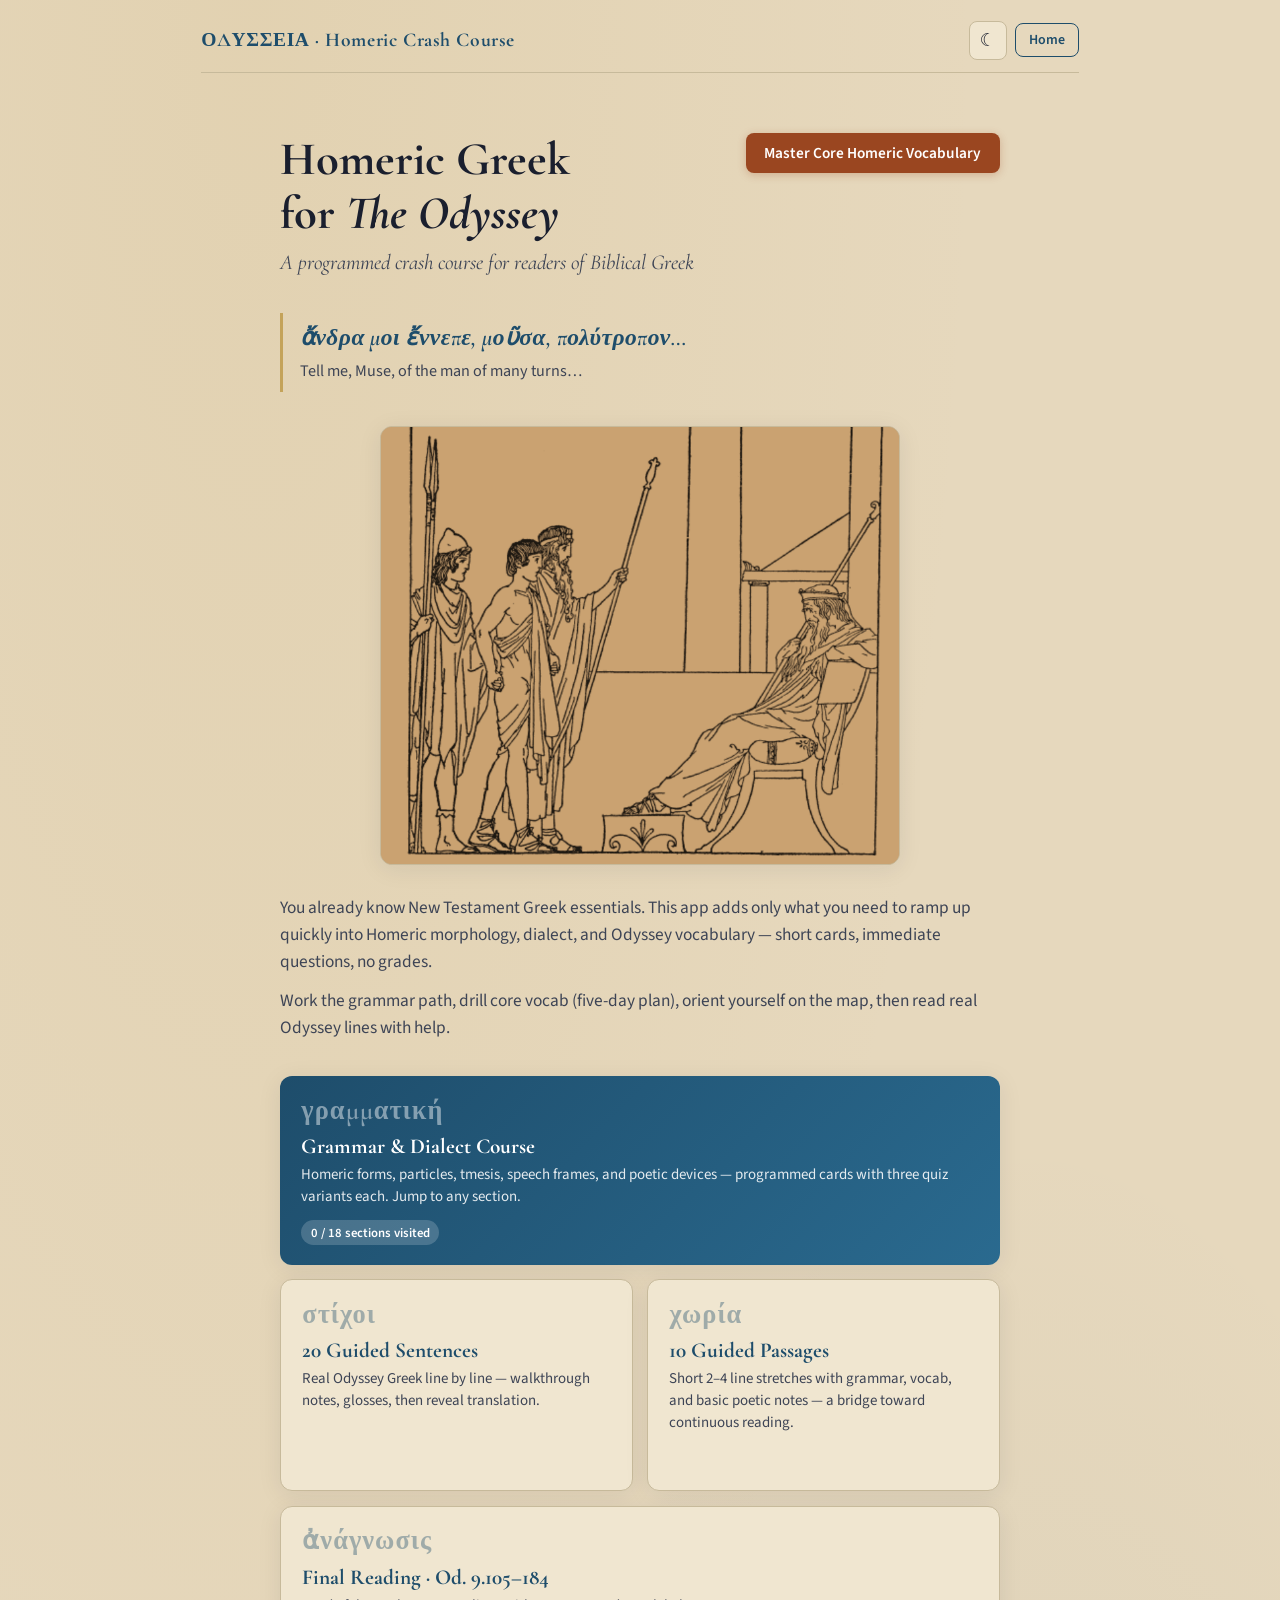
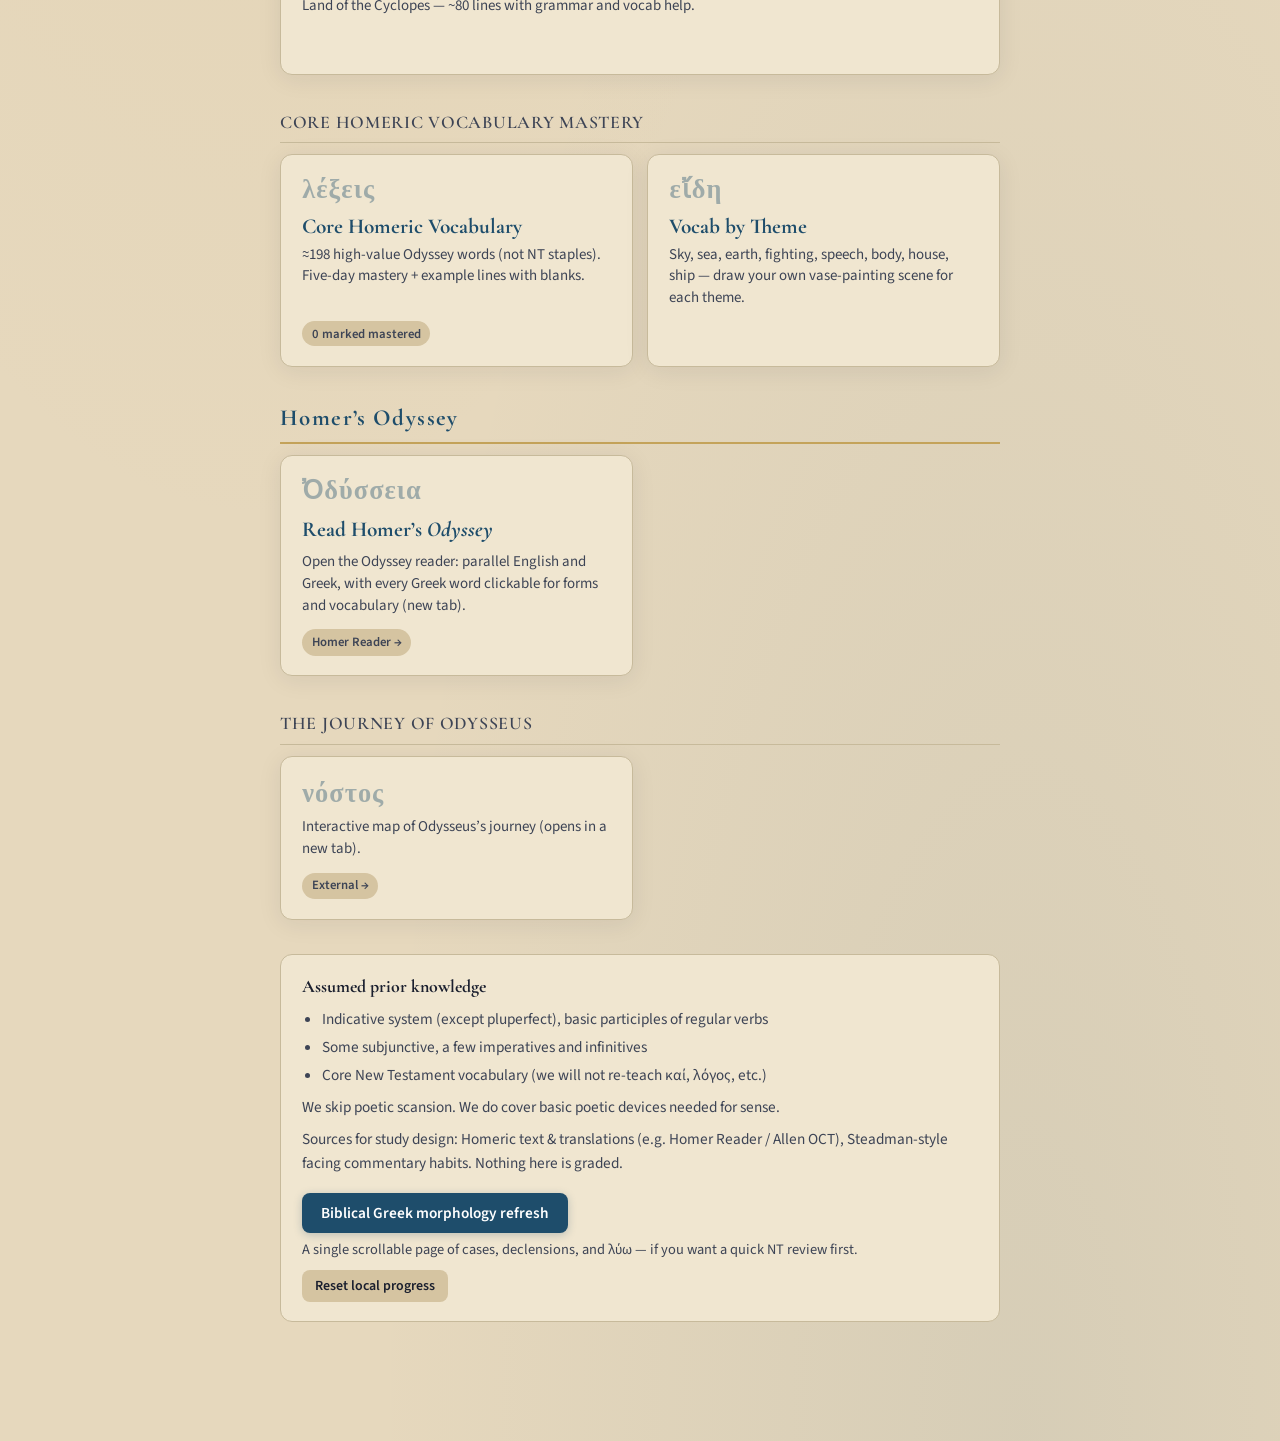
==== index.html @ b16a0d7f "Initial commit" ====
<!DOCTYPE html>
<html lang="en">
<head>
  <meta charset="UTF-8" />
  <meta name="viewport" content="width=device-width, initial-scale=1" />
  <title>Homeric Greek for The Odyssey — Crash Course for Biblical Greek Readers</title>
  <link rel="stylesheet" href="css/styles.css" />
  <link rel="preconnect" href="https://fonts.googleapis.com" />
  <link rel="preconnect" href="https://fonts.gstatic.com" crossorigin />
  <link href="https://fonts.googleapis.com/css2?family=Cormorant+Garamond:ital,wght@0,400;0,600;0,700;1,400&family=Source+Sans+3:wght@400;500;600;700&display=swap" rel="stylesheet" />
</head>
<body>
  <div id="app">
    <!-- Views injected by app.js -->
  </div>

  <script src="js/storage.js"></script>
  <script src="js/data/grammar.js"></script>
  <script src="js/data/vocab.js"></script>
  <script src="js/data/thematic.js"></script>
  <script src="js/data/thematic-art.js"></script>
  <script src="js/data/map.js"></script>
  <script src="js/data/reading.js"></script>
  <script src="js/data/nt-refresh.js"></script>
  <script src="js/app.js"></script>
</body>
</html>
---- css/styles.css ----
/* Homeric Odyssey Crash Course — styles */
:root {
  --ink: #1a1f2e;
  --ink-soft: #3d4455;
  --parchment: #e6d8bd;
  --parchment-deep: #d5c4a1;
  --cream: #eee2c9;
  --sea: #1e4d6b;
  --sea-mid: #2a6a8f;
  --sea-light: #3d8bb0;
  --terracotta: #b54a2e;
  --terracotta-soft: #c96b52;
  /* subdued, darker burnt orange — accent buttons & numbered markers */
  --burnt: #9a4620;
  --burnt-soft: #b25c33;
  --gold: #c4a35a;
  --gold-dim: #a88b45;
  --sage: #5a7a5e;
  --mist: #c7ba9b;
  --card: #f0e6d0;
  --shadow: 0 4px 24px rgba(26, 31, 46, 0.08);
  --shadow-lg: 0 12px 40px rgba(26, 31, 46, 0.12);
  --radius: 12px;
  --font-display: "Cormorant Garamond", "Times New Roman", serif;
  --font-body: "Source Sans 3", system-ui, sans-serif;
  --greek: "Cormorant Garamond", "Times New Roman", "Palatino Linotype", serif;
}

*, *::before, *::after { box-sizing: border-box; margin: 0; padding: 0; }

html { font-size: 17px; scroll-behavior: smooth; }

body {
  font-family: var(--font-body);
  background: var(--parchment);
  color: var(--ink);
  line-height: 1.55;
  min-height: 100vh;
  background-image:
    radial-gradient(ellipse at 20% 0%, rgba(196, 163, 90, 0.12) 0%, transparent 50%),
    radial-gradient(ellipse at 80% 100%, rgba(30, 77, 107, 0.08) 0%, transparent 45%);
}

button {
  font-family: inherit;
  cursor: pointer;
  border: none;
  background: none;
}

a { color: var(--sea); }

.greek {
  font-family: var(--greek);
  font-size: 1.15em;
  font-weight: 600;
  letter-spacing: 0.02em;
}

/* ——— Layout shell ——— */
/* Guarantee the app never exceeds the viewport width, so it always sits
   centred with no horizontal scrolling. */
html, body {
  max-width: 100%;
  overflow-x: hidden;
}

.app-shell {
  width: 100%;
  max-width: 920px;
  margin: 0 auto;
  padding: 1.25rem 1.25rem 4rem;
  min-height: 100vh;
}

/* Media and wide blocks stay within their column */
img, svg, video, canvas { max-width: 100%; height: auto; }

/* Wide tables scroll inside themselves instead of stretching the page */
.lesson-body table,
.nt-table {
  display: block;
  width: 100%;
  max-width: 100%;
  overflow-x: auto;
  -webkit-overflow-scrolling: touch;
}

.topbar {
  display: flex;
  align-items: center;
  justify-content: space-between;
  gap: 1rem;
  margin-bottom: 1.5rem;
  padding-bottom: 0.75rem;
  border-bottom: 1px solid var(--mist);
}

.topbar-brand {
  font-family: var(--font-display);
  font-size: 1.15rem;
  font-weight: 700;
  color: var(--sea);
  letter-spacing: 0.03em;
  cursor: pointer;
}

.topbar-brand:hover { color: var(--sea-mid); }

.topbar-actions { display: flex; gap: 0.5rem; flex-wrap: wrap; align-items: center; }

.btn {
  display: inline-flex;
  align-items: center;
  justify-content: center;
  gap: 0.4rem;
  padding: 0.55rem 1.1rem;
  border-radius: 8px;
  font-size: 0.9rem;
  font-weight: 600;
  transition: background 0.15s, transform 0.1s, box-shadow 0.15s;
}

.btn:active { transform: scale(0.98); }

.btn-primary {
  background: var(--sea);
  color: white;
  box-shadow: 0 2px 8px rgba(30, 77, 107, 0.25);
}
.btn-primary:hover { background: var(--sea-mid); }

.btn-accent {
  background: var(--burnt);
  color: white;
  box-shadow: 0 2px 8px rgba(154, 70, 32, 0.28);
}
.btn-accent:hover { background: var(--burnt-soft); }

.btn-ghost {
  background: transparent;
  color: var(--sea);
  border: 1.5px solid var(--sea);
}
.btn-ghost:hover { background: rgba(30, 77, 107, 0.06); }

.btn-soft {
  background: var(--parchment-deep);
  color: var(--ink);
}
.btn-soft:hover { background: var(--mist); }

.btn-sm { padding: 0.35rem 0.75rem; font-size: 0.82rem; }

.btn:disabled {
  opacity: 0.45;
  cursor: not-allowed;
  transform: none;
}

/* ——— Welcome ——— */
.welcome {
  max-width: 720px;
  margin: 0 auto;
  padding: 2rem 0 3rem;
}

.welcome-header {
  display: flex;
  justify-content: space-between;
  align-items: flex-start;
  gap: 1rem;
  margin-bottom: 2rem;
}

.welcome-title-block h1 {
  font-family: var(--font-display);
  font-size: clamp(2rem, 5vw, 2.75rem);
  font-weight: 700;
  color: var(--ink);
  line-height: 1.15;
  margin-bottom: 0.35rem;
}

.welcome-title-block h1 em {
  font-style: italic;
  font-weight: 700;
}

.welcome-title-block .subtitle {
  font-family: var(--font-display);
  font-size: 1.25rem;
  font-style: italic;
  color: var(--ink-soft);
}

.welcome-epigraph {
  font-family: var(--font-display);
  font-size: 1.2rem;
  font-style: italic;
  color: var(--sea);
  border-left: 3px solid var(--gold);
  padding: 0.5rem 0 0.5rem 1rem;
  margin: 1.5rem 0 2rem;
  line-height: 1.4;
}

.welcome-epigraph .trans {
  display: block;
  font-size: 0.95rem;
  font-style: normal;
  color: var(--ink-soft);
  margin-top: 0.35rem;
  font-family: var(--font-body);
}

.welcome-art {
  margin: 0 auto 1.75rem;
  border-radius: var(--radius);
  overflow: hidden;
  border: 1px solid var(--mist);
  box-shadow: var(--shadow);
  background: #c4a478; /* medium tan — matches image fill */
  max-width: 520px;
  text-align: center;
}

.welcome-art img {
  display: block;
  width: 100%;
  height: auto;
  margin: 0 auto;
  vertical-align: middle;
}

.thematic-home-title {
  font-family: var(--font-display);
  font-size: 1.85rem;
  text-align: center;
  margin-bottom: 1rem;
}

.theme-art {
  margin: 0 auto 1.25rem;
  border-radius: var(--radius);
  overflow: hidden;
  border: 1px solid var(--mist);
  box-shadow: var(--shadow);
  background: #c4a478;
  max-width: 640px;
  text-align: center;
}

.theme-art img {
  display: block;
  width: 100%;
  height: auto;
  margin: 0 auto;
  vertical-align: middle;
}

.thematic-home-lead {
  text-align: center;
  max-width: 36rem;
  margin: 0 auto 0.75rem;
  line-height: 1.5;
}

.thematic-home-lead + .theme-grid {
  margin-top: 1.25rem;
}

.welcome-intro {
  color: var(--ink-soft);
  margin-bottom: 2rem;
  font-size: 1.02rem;
}

.welcome-intro p + p { margin-top: 0.75rem; }

.module-grid {
  display: grid;
  grid-template-columns: 1fr;
  gap: 0.85rem;
  margin-bottom: 2rem;
  align-items: stretch;
}

@media (min-width: 560px) {
  .module-grid { grid-template-columns: 1fr 1fr; }
}

.module-card {
  background: var(--card);
  border: 1px solid var(--mist);
  border-radius: var(--radius);
  padding: 1.15rem 1.25rem;
  box-shadow: var(--shadow);
  text-align: left;
  transition: border-color 0.15s, box-shadow 0.15s, transform 0.12s;
  cursor: pointer;
  width: 100%;
  height: 100%;
  display: flex;
  flex-direction: column;
  align-items: stretch;
}

a.module-card,
a.module-card--link {
  text-decoration: none;
  color: inherit;
}

.module-card:hover {
  border-color: var(--sea-light);
  box-shadow: var(--shadow-lg);
  transform: translateY(-2px);
}

.module-card .mod-icon {
  font-size: 1.5rem;
  margin-bottom: 0.4rem;
  line-height: 1;
}

.module-card h3 {
  font-family: var(--font-display);
  font-size: 1.25rem;
  font-weight: 700;
  margin-bottom: 0.3rem;
  color: var(--sea);
}

.module-card p {
  font-size: 0.88rem;
  color: var(--ink-soft);
  line-height: 1.45;
  flex: 1 1 auto;
  margin-bottom: 0;
}

.module-card.featured {
  grid-column: 1 / -1;
  background: linear-gradient(135deg, #1e4d6b 0%, #2a6a8f 100%);
  border: none;
  color: white;
}

.module-card.featured h3 { color: white; }
.module-card.featured p { color: rgba(255,255,255,0.88); }
.module-card.featured:hover {
  border-color: transparent;
  background: linear-gradient(135deg, #163d58 0%, #1f5a7a 100%);
  box-shadow: 0 12px 40px rgba(30, 77, 107, 0.4);
  color: white;
}

/* Full-width secondary reading card under the sentence/passage pair */
.module-card.featured-sub {
  grid-column: 1 / -1;
}

.home-section-label {
  font-family: var(--font-display);
  font-size: 1.05rem;
  font-weight: 600;
  letter-spacing: 0.04em;
  text-transform: uppercase;
  color: var(--ink-soft);
  margin: 1.75rem 0 0.65rem;
  padding-bottom: 0.35rem;
  border-bottom: 1px solid var(--mist);
}

.home-section-label--odyssey {
  font-size: 1.35rem;
  letter-spacing: 0.06em;
  text-transform: none;
  color: var(--sea);
  border-bottom-color: var(--gold);
  border-bottom-width: 2px;
  font-weight: 700;
}

.module-card--nostos {
  text-align: left;
  align-items: stretch;
}

.module-card--nostos .mod-greek--solo {
  font-size: 2.4rem;
  opacity: 0.42;
  margin: 0.15rem 0 0.55rem;
  color: var(--sea);
  font-weight: 700;
  letter-spacing: 0.06em;
  text-align: left;
}

.module-card--nostos p {
  text-align: left;
  max-width: none;
}

.module-card--nostos .progress-pill {
  align-self: flex-start;
}

.reading-line--unit {
  margin-bottom: 1.25rem;
}

.grk-block--passage {
  white-space: pre-line;
  font-size: 1.15rem;
  line-height: 1.55;
}

.poetic-notes {
  margin-top: 0.55rem;
  padding-top: 0.45rem;
  border-top: 1px dashed var(--mist);
}

.module-card .progress-pill {
  display: inline-flex;
  align-items: center;
  align-self: flex-start;
  margin-top: 0.75rem;
  min-height: 1.45rem;
  font-size: 0.75rem;
  font-weight: 600;
  padding: 0.2rem 0.55rem;
  border-radius: 999px;
  background: var(--parchment-deep);
  color: var(--ink-soft);
}

.module-card .progress-pill.is-spacer {
  visibility: hidden;
  pointer-events: none;
  user-select: none;
}

.module-card.featured .progress-pill {
  background: rgba(255,255,255,0.18);
  color: white;
}

.assumptions {
  background: var(--card);
  border: 1px solid var(--mist);
  border-radius: var(--radius);
  padding: 1.1rem 1.25rem;
  font-size: 0.9rem;
  color: var(--ink-soft);
}

.assumptions h4 {
  font-family: var(--font-display);
  font-size: 1.05rem;
  color: var(--ink);
  margin-bottom: 0.4rem;
}

.assumptions ul {
  margin-left: 1.15rem;
  margin-top: 0.4rem;
}

.assumptions li { margin-bottom: 0.25rem; }

/* ——— Section hub (grammar TOC) ——— */
.section-hub h2 {
  font-family: var(--font-display);
  font-size: 1.85rem;
  margin-bottom: 0.4rem;
}

.section-hub .lead {
  color: var(--ink-soft);
  margin-bottom: 1.5rem;
}

.section-list {
  display: flex;
  flex-direction: column;
  gap: 0.5rem;
}

.section-item {
  display: flex;
  align-items: center;
  gap: 0.85rem;
  background: var(--card);
  border: 1px solid var(--mist);
  border-radius: 10px;
  padding: 0.85rem 1rem;
  text-align: left;
  width: 100%;
  transition: border-color 0.15s, background 0.15s;
}

.section-item:hover {
  border-color: var(--sea-mid);
  background: #e4d5b6;
}

.section-num {
  flex-shrink: 0;
  width: 2rem;
  height: 2rem;
  border-radius: 50%;
  /* Deep navy so white numbers stay readable in light & dark */
  background: #1e4d6b;
  color: #f7f1e4;
  display: flex;
  align-items: center;
  justify-content: center;
  font-size: 0.8rem;
  font-weight: 700;
}

.section-item.done .section-num {
  background: #3d6b42;
  color: #f0f5ee;
}

.section-item h3 {
  font-size: 1rem;
  font-weight: 600;
  color: var(--ink);
}

.section-item p {
  font-size: 0.82rem;
  color: var(--ink-soft);
}

/* ——— Card / lesson ——— */
.lesson-meta {
  display: flex;
  flex-wrap: wrap;
  gap: 0.5rem;
  align-items: center;
  margin-bottom: 1rem;
  font-size: 0.82rem;
  color: var(--ink-soft);
}

.badge {
  display: inline-block;
  padding: 0.15rem 0.55rem;
  border-radius: 999px;
  font-size: 0.75rem;
  font-weight: 600;
  background: var(--parchment-deep);
  color: var(--ink-soft);
}

.badge-sea { background: rgba(30, 77, 107, 0.12); color: var(--sea); }
.badge-terra { background: rgba(181, 74, 46, 0.12); color: var(--terracotta); }
.badge-gold { background: rgba(196, 163, 90, 0.2); color: var(--gold-dim); }

.lesson-card {
  background: var(--card);
  border: 1px solid var(--mist);
  border-radius: var(--radius);
  padding: 1.5rem 1.6rem;
  box-shadow: var(--shadow);
  margin-bottom: 1.25rem;
}

.lesson-card h2 {
  font-family: var(--font-display);
  font-size: 1.65rem;
  margin-bottom: 0.85rem;
  color: var(--ink);
  line-height: 1.2;
}

.lesson-body p { margin-bottom: 0.85rem; color: var(--ink-soft); }
.lesson-body p:last-child { margin-bottom: 0; }

.lesson-body ul, .lesson-body ol {
  margin: 0.5rem 0 0.85rem 1.25rem;
  color: var(--ink-soft);
}

.lesson-body li { margin-bottom: 0.35rem; }

.lesson-body .example-box {
  background: var(--parchment);
  border-left: 3px solid var(--gold);
  padding: 0.75rem 1rem;
  margin: 0.85rem 0;
  border-radius: 0 8px 8px 0;
}

.lesson-body .example-box .greek-line {
  font-family: var(--greek);
  font-size: 1.2rem;
  font-weight: 600;
  color: var(--ink);
  margin-bottom: 0.25rem;
}

.lesson-body .example-box .eng-line {
  font-size: 0.92rem;
  color: var(--ink-soft);
  font-style: italic;
}

.lesson-body .tip {
  background: rgba(90, 122, 94, 0.1);
  border-radius: 8px;
  padding: 0.7rem 0.9rem;
  font-size: 0.92rem;
  margin: 0.85rem 0;
  color: var(--ink);
}

.lesson-body .tip strong { color: var(--sage); }

.lesson-body table {
  width: 100%;
  border-collapse: collapse;
  margin: 0.85rem 0;
  font-size: 0.92rem;
}

.lesson-body th, .lesson-body td {
  border: 1px solid var(--mist);
  padding: 0.45rem 0.65rem;
  text-align: left;
}

.lesson-body th {
  background: var(--parchment-deep);
  font-weight: 600;
}

.lesson-body td .greek { font-size: 1.05em; }

/* Quiz */
.quiz-block {
  background: var(--card);
  border: 1px solid var(--mist);
  border-radius: var(--radius);
  padding: 1.25rem 1.4rem;
  box-shadow: var(--shadow);
  margin-bottom: 1rem;
}

.quiz-block h3 {
  font-family: var(--font-display);
  font-size: 1.2rem;
  margin-bottom: 0.35rem;
}

.quiz-variant-hint {
  font-size: 0.8rem;
  color: var(--ink-soft);
  margin-bottom: 1rem;
}

.quiz-q {
  margin-bottom: 1.1rem;
  padding-bottom: 1.1rem;
  border-bottom: 1px solid var(--mist);
}

.quiz-q:last-child {
  margin-bottom: 0;
  padding-bottom: 0;
  border-bottom: none;
}

.quiz-q .q-text {
  font-weight: 600;
  margin-bottom: 0.55rem;
  color: var(--ink);
}

.quiz-q .q-text .greek { font-weight: 700; }

.options {
  display: flex;
  flex-direction: column;
  gap: 0.4rem;
}

.option-btn {
  text-align: left;
  padding: 0.6rem 0.85rem;
  border-radius: 8px;
  border: 1.5px solid var(--mist);
  background: #e4d5b6; /* warm clay — never pure white */
  font-size: 0.92rem;
  color: var(--ink);
  transition: border-color 0.12s, background 0.12s;
}

.option-btn:hover:not(:disabled),
.option-btn:focus-visible:not(:disabled) {
  border-color: var(--sea-light);
  background: #d9c7a0; /* slightly deeper warm hover, still not white */
  outline: none;
}

.option-btn:active:not(:disabled) {
  background: #d0bc94;
}

.option-btn.correct {
  border-color: var(--sage);
  background: rgba(90, 122, 94, 0.18);
  color: #2d4a30;
}

.option-btn.correct:hover:not(:disabled) {
  background: rgba(90, 122, 94, 0.24);
  border-color: var(--sage);
}

.option-btn.wrong {
  border-color: var(--terracotta);
  background: rgba(181, 74, 46, 0.12);
  color: #7a2f1c;
}

.option-btn.wrong:hover:not(:disabled) {
  background: rgba(181, 74, 46, 0.16);
  border-color: var(--terracotta);
}

.option-btn:disabled { cursor: default; }

.feedback {
  margin-top: 0.5rem;
  font-size: 0.88rem;
  padding: 0.45rem 0.65rem;
  border-radius: 6px;
  display: none;
}

.feedback.show { display: block; }
.feedback.ok { background: rgba(90, 122, 94, 0.12); color: #2d4a30; }
.feedback.no { background: rgba(181, 74, 46, 0.1); color: #7a2f1c; }

.nav-row {
  display: flex;
  justify-content: space-between;
  gap: 0.75rem;
  flex-wrap: wrap;
  margin-top: 1.25rem;
}

/* ——— Vocab ——— */
.vocab-home h2 {
  font-family: var(--font-display);
  font-size: 1.85rem;
  margin-bottom: 0.35rem;
}

.day-grid {
  display: grid;
  grid-template-columns: repeat(auto-fill, minmax(140px, 1fr));
  gap: 0.65rem;
  margin: 1.25rem 0;
}

.day-card {
  background: var(--card);
  border: 1.5px solid var(--mist);
  border-radius: 10px;
  padding: 1rem;
  text-align: center;
  cursor: pointer;
  transition: border-color 0.15s, transform 0.1s;
}

.day-card:hover {
  border-color: var(--sea-light);
  transform: translateY(-2px);
}

.day-card.active-day {
  border-color: var(--sea);
  background: rgba(30, 77, 107, 0.06);
}

.day-card .day-label {
  font-family: var(--font-display);
  font-size: 1.3rem;
  font-weight: 700;
  color: var(--sea);
}

.day-card .day-count {
  font-size: 0.8rem;
  color: var(--ink-soft);
  margin-top: 0.25rem;
}

.day-card .day-mastered {
  font-size: 0.75rem;
  font-weight: 600;
  color: var(--sage);
  margin-top: 0.3rem;
}

.vocab-card {
  background: var(--card);
  border: 1px solid var(--mist);
  border-radius: var(--radius);
  padding: 1.5rem;
  box-shadow: var(--shadow);
  margin-bottom: 1rem;
  min-height: 280px;
}

.vocab-card .lemma {
  font-family: var(--greek);
  font-size: 2rem;
  font-weight: 700;
  color: var(--sea);
  line-height: 1.15;
  margin-bottom: 0.35rem;
}

.vocab-card .meta {
  font-size: 0.9rem;
  color: var(--ink-soft);
  margin-bottom: 0.75rem;
}

.vocab-card .gloss {
  font-size: 1.1rem;
  font-weight: 600;
  margin-bottom: 1rem;
  color: var(--ink);
}

.vocab-card .principal-parts {
  font-family: var(--greek);
  font-size: 0.95rem;
  color: var(--ink-soft);
  margin-bottom: 1rem;
  padding: 0.5rem 0.7rem;
  background: var(--parchment);
  border-radius: 6px;
}

.example-line {
  border-top: 1px solid var(--mist);
  padding-top: 0.85rem;
  margin-top: 0.5rem;
}

.example-line .cite {
  font-size: 0.75rem;
  font-weight: 600;
  color: var(--gold-dim);
  margin-bottom: 0.35rem;
  text-transform: uppercase;
  letter-spacing: 0.04em;
}

.example-line .grk {
  font-family: var(--greek);
  font-size: 1.15rem;
  font-weight: 600;
  margin-bottom: 0.35rem;
  color: var(--ink);
}

.example-line .eng {
  font-size: 0.95rem;
  font-style: italic;
  color: var(--ink-soft);
}

.example-line .blank {
  display: inline-block;
  min-width: 4.5em;
  border-bottom: 2px solid var(--burnt);
  color: var(--burnt);
  font-style: normal;
  font-weight: 700;
  text-align: center;
  padding: 0 0.2em;
}
.example-line .blank.filled {
  min-width: 0;
  border-bottom: none;
}

/* underlined target word inside the Greek example line */
.example-line .grk u.tgt {
  text-decoration: underline;
  text-decoration-color: var(--burnt);
  text-decoration-thickness: 2px;
  text-underline-offset: 4px;
}

/* the "(from Day N)" tag appended to the definition */
.vocab-card .gloss .gloss-day {
  font-size: 0.8em;
  font-weight: 500;
  font-style: italic;
  color: var(--ink-soft);
}

.reveal-box {
  margin-top: 0.75rem;
  padding: 0.55rem 0.75rem;
  background: rgba(30, 77, 107, 0.08);
  border-radius: 6px;
  font-size: 0.9rem;
  display: none;
}

.reveal-box.show { display: block; }

.mastery-bar-wrap {
  margin: 1rem 0 1.5rem;
}

.mastery-bar-label {
  display: flex;
  justify-content: space-between;
  font-size: 0.82rem;
  color: var(--ink-soft);
  margin-bottom: 0.35rem;
}

.mastery-bar {
  height: 8px;
  background: var(--mist);
  border-radius: 999px;
  overflow: hidden;
}

.mastery-bar-fill {
  height: 100%;
  background: linear-gradient(90deg, var(--sea), var(--sage));
  border-radius: 999px;
  transition: width 0.3s ease;
}

/* Thematic */
.theme-grid {
  display: grid;
  grid-template-columns: repeat(auto-fill, minmax(160px, 1fr));
  gap: 0.75rem;
  margin: 1.25rem 0;
}

.theme-card {
  background: var(--card);
  border: 1px solid var(--mist);
  border-radius: 10px;
  padding: 1rem;
  text-align: left;
  cursor: pointer;
  transition: border-color 0.15s, transform 0.1s;
}

.theme-card:hover {
  border-color: var(--sea-light);
  transform: translateY(-2px);
}

.theme-card h3 {
  font-family: var(--font-display);
  font-size: 1.1rem;
  color: var(--sea);
  margin-bottom: 0.2rem;
}

.theme-card p {
  font-size: 0.8rem;
  color: var(--ink-soft);
}

.scene-wrap {
  background: var(--card);
  border: 1px solid var(--mist);
  border-radius: var(--radius);
  padding: 1rem;
  box-shadow: var(--shadow);
  margin-bottom: 1rem;
}

.scene-wrap h2 {
  font-family: var(--font-display);
  font-size: 1.5rem;
  margin-bottom: 0.5rem;
}

.scene-svg-container {
  position: relative;
  width: 100%;
  max-width: 560px;
  margin: 0.75rem auto;
}

.scene-svg-container svg {
  width: 100%;
  height: auto;
  display: block;
  border-radius: 8px;
}

.hotspot {
  cursor: pointer;
}
.hotspot .hs-ring {
  fill: var(--burnt);
  stroke: #f2e7cf;
  stroke-width: 2.5;
  transition: r 0.12s ease, fill 0.12s ease;
}
.hotspot:hover .hs-ring {
  fill: var(--sea);
}
.hotspot.active .hs-ring {
  fill: var(--sea);
  r: 15;
}
.hotspot-label {
  pointer-events: none;
  font-family: var(--font-body);
  font-size: 12px;
  font-weight: 700;
  fill: #fff;
}

.word-panel {
  background: var(--parchment);
  border-radius: 8px;
  padding: 0.85rem 1rem;
  min-height: 4.5rem;
  margin-top: 0.75rem;
}

.word-panel .empty-hint {
  color: var(--ink-soft);
  font-size: 0.9rem;
  font-style: italic;
}

.word-panel .wp-greek {
  font-family: var(--greek);
  font-size: 1.4rem;
  font-weight: 700;
  color: var(--sea);
}

.word-panel .wp-gloss {
  font-size: 0.95rem;
  color: var(--ink);
  margin-top: 0.2rem;
}

.word-panel .wp-extra {
  font-size: 0.82rem;
  color: var(--ink-soft);
  margin-top: 0.25rem;
}

/* Map */
.map-stage {
  background: var(--card);
  border: 1px solid var(--mist);
  border-radius: var(--radius);
  padding: 1rem;
  box-shadow: var(--shadow);
  margin-bottom: 1rem;
}

.map-svg-wrap {
  width: 100%;
  max-width: 700px;
  margin: 0 auto 1rem;
}

.map-svg-wrap svg {
  width: 100%;
  height: auto;
  display: block;
  border-radius: 8px;
  background: #e8f0f4;
}

.map-pin {
  cursor: pointer;
}

.map-pin circle {
  transition: r 0.15s, stroke-width 0.15s;
}

.map-pin:hover circle,
.map-pin.highlight circle {
  stroke-width: 3;
}

.map-pin text {
  font-family: var(--font-body);
  font-size: 10px;
  font-weight: 600;
  fill: var(--ink);
  pointer-events: none;
}

.map-lesson {
  padding: 0.5rem 0.25rem;
}

.map-lesson h2 {
  font-family: var(--font-display);
  font-size: 1.45rem;
  margin-bottom: 0.5rem;
}

.map-lesson p {
  color: var(--ink-soft);
  margin-bottom: 0.65rem;
  font-size: 0.95rem;
}

/* Reading */
.reading-line {
  background: var(--card);
  border: 1px solid var(--mist);
  border-radius: 10px;
  padding: 1.1rem 1.2rem;
  margin-bottom: 0.85rem;
  box-shadow: var(--shadow);
}

.reading-line .line-ref {
  font-size: 0.75rem;
  font-weight: 600;
  color: var(--gold-dim);
  text-transform: uppercase;
  letter-spacing: 0.04em;
  margin-bottom: 0.4rem;
}

.reading-line .grk-block {
  font-family: var(--greek);
  font-size: 1.25rem;
  font-weight: 600;
  line-height: 1.45;
  margin-bottom: 0.65rem;
  color: var(--ink);
}

.reading-line .help-toggle {
  font-size: 0.82rem;
  color: var(--sea);
  font-weight: 600;
  text-decoration: underline;
  text-underline-offset: 2px;
  margin-bottom: 0.5rem;
}

.reading-line .help-panel {
  display: none;
  background: var(--parchment-deep);
  border-radius: 8px;
  padding: 0.75rem 0.9rem;
  margin-top: 0.5rem;
  font-size: 0.88rem;
}

.reading-line .help-panel.open,
.reading-line .help-panel.is-open { display: block; }

.reading-line .help-panel .gloss-row {
  display: flex;
  flex-wrap: wrap;
  gap: 0.35rem 0.75rem;
  margin-bottom: 0.5rem;
}

/* Word chips: warm cream chips, not bright white */
.reading-line .help-panel .gloss-item {
  background: #e2d3b5;
  border: 1px solid #c4a878;
  border-radius: 6px;
  padding: 0.25rem 0.5rem;
  color: #2c2416;
}

/* Greek headword: deep terracotta — readable on warm cream */
.reading-line .help-panel .gloss-item .g {
  font-family: var(--greek);
  font-weight: 700;
  color: #6b2e14;
}

.reading-line .help-panel .notes {
  color: var(--ink);
  margin-top: 0.4rem;
  line-height: 1.45;
}

[data-theme="dark"] .reading-line .help-panel {
  background: #2a2620;
}

[data-theme="dark"] .reading-line .help-panel .gloss-item {
  background: #3d3428;
  border-color: #6a5840;
  color: #e8e0d0;
}

[data-theme="dark"] .reading-line .help-panel .gloss-item .g {
  color: #e0a06a;
}

[data-theme="dark"] .reading-line .help-panel .notes {
  color: #d0c8b8;
}

.reading-line .translation {
  display: none;
  margin-top: 0.65rem;
  padding-top: 0.65rem;
  border-top: 1px dashed var(--mist);
  font-style: italic;
  color: var(--ink-soft);
  font-size: 0.95rem;
}

.reading-line .translation.show { display: block; }

.word-chip {
  display: inline;
  cursor: help;
  border-bottom: 1px dotted var(--sea-light);
  transition: background 0.1s;
}

.word-chip:hover {
  background: rgba(30, 77, 107, 0.1);
  border-radius: 2px;
}

/* Modal tooltip for words */
.tooltip {
  position: fixed;
  z-index: 1000;
  background: var(--ink);
  color: white;
  padding: 0.45rem 0.7rem;
  border-radius: 6px;
  font-size: 0.82rem;
  max-width: 260px;
  pointer-events: none;
  box-shadow: var(--shadow-lg);
  display: none;
}

.tooltip.show { display: block; }
.tooltip .tt-grk {
  font-family: var(--greek);
  font-weight: 700;
  font-size: 0.95rem;
}

/* Progress strip */
.progress-strip {
  display: flex;
  gap: 3px;
  margin-bottom: 1rem;
  flex-wrap: wrap;
}

.progress-dot {
  width: 10px;
  height: 10px;
  border-radius: 50%;
  background: var(--mist);
}

.progress-dot.done { background: var(--sage); }
.progress-dot.current { background: var(--sea); box-shadow: 0 0 0 2px rgba(30, 77, 107, 0.3); }

/* Utilities */
.sr-only {
  position: absolute;
  width: 1px;
  height: 1px;
  padding: 0;
  margin: -1px;
  overflow: hidden;
  clip: rect(0,0,0,0);
  border: 0;
}

.mt-1 { margin-top: 0.5rem; }
.mt-2 { margin-top: 1rem; }
.mb-1 { margin-bottom: 0.5rem; }
.mb-2 { margin-bottom: 1rem; }
.text-center { text-align: center; }
.muted { color: var(--ink-soft); font-size: 0.9rem; }

.flash {
  animation: flashIn 0.35s ease;
}

@keyframes flashIn {
  from { opacity: 0; transform: translateY(6px); }
  to { opacity: 1; transform: translateY(0); }
}

@media (max-width: 480px) {
  html { font-size: 16px; }
  .lesson-card, .quiz-block, .vocab-card { padding: 1.1rem; }
  .welcome-header { flex-direction: column; }
}

/* ——— Dark mode ——— */
[data-theme="dark"] {
  --ink: #ece5d5;
  --ink-soft: #c4b49a;
  --parchment: #201811;
  --parchment-deep: #322619;
  --cream: #29201a;
  /* Text/link blue: muted enough on dark surfaces, not neon */
  --sea: #8eb4c9;
  --sea-mid: #a3c4d6;
  --sea-light: #6a92a8;
  --terracotta: #e07a5f;
  --terracotta-soft: #f0947a;
  --burnt: #bd6438;
  --burnt-soft: #d17c4c;
  --gold: #d4b56a;
  --gold-dim: #c4a35a;
  --sage: #7aab80;
  --mist: #4a3c2a;
  --card: #2b2117;
  --shadow: 0 4px 24px rgba(0, 0, 0, 0.4);
  --shadow-lg: 0 12px 40px rgba(0, 0, 0, 0.5);
}

[data-theme="dark"] body {
  background-image:
    radial-gradient(ellipse at 20% 0%, rgba(196, 163, 90, 0.1) 0%, transparent 50%),
    radial-gradient(ellipse at 80% 100%, rgba(154, 70, 32, 0.14) 0%, transparent 45%);
}

/* Featured grammar CTA stays a real deep blue panel (not washed out) */
[data-theme="dark"] .module-card.featured {
  background: linear-gradient(135deg, #163248 0%, #1e4a66 100%);
  color: #f0ebe3;
}
[data-theme="dark"] .module-card.featured h3,
[data-theme="dark"] .module-card.featured .mod-greek {
  color: #f5f0e8;
}
[data-theme="dark"] .module-card.featured p {
  color: rgba(245, 240, 232, 0.9);
}

/* Grammar TOC / list rows — never flash light cream on hover */
[data-theme="dark"] .section-item {
  background: var(--card);
  border-color: var(--mist);
}
[data-theme="dark"] .section-item:hover {
  background: #3a3024;
  border-color: #6a5840;
}
[data-theme="dark"] .section-item h3 {
  color: var(--ink);
}
[data-theme="dark"] .section-item p {
  color: var(--ink-soft);
}
[data-theme="dark"] .section-num {
  background: #1a3d56;
  color: #eef4f8;
  border: 1px solid #2a5a78;
}
[data-theme="dark"] .section-item.done .section-num {
  background: #2d4a30;
  color: #e4f0e6;
  border-color: #3d6b42;
}

/* Badges that used pale blue tints */
[data-theme="dark"] .badge-sea {
  background: rgba(30, 70, 100, 0.45);
  color: #c5dce8;
}
[data-theme="dark"] .badge-terra {
  background: rgba(140, 60, 40, 0.35);
  color: #f0c4b0;
}
[data-theme="dark"] .badge-gold {
  background: rgba(160, 130, 60, 0.28);
  color: #e8d5a0;
}

/* Cards / day / theme hovers — warm elevation, not bright clay */
[data-theme="dark"] .module-card:hover:not(.featured),
[data-theme="dark"] .day-card:hover,
[data-theme="dark"] .theme-card:hover {
  background: #342a1e;
  border-color: #6a5840;
}

/* Grammar featured card: deepen blue on hover, never brown */
[data-theme="dark"] .module-card.featured:hover {
  background: linear-gradient(135deg, #0f2a3c 0%, #163d58 100%);
  border-color: transparent;
  box-shadow: 0 12px 40px rgba(0, 0, 0, 0.45);
  color: #f5f0e8;
}
[data-theme="dark"] .module-card.featured:hover h3,
[data-theme="dark"] .module-card.featured:hover .mod-greek {
  color: #f5f0e8;
}
[data-theme="dark"] .module-card.featured:hover p {
  color: rgba(245, 240, 232, 0.9);
}
[data-theme="dark"] .day-card,
[data-theme="dark"] .theme-card {
  background: var(--card);
}
[data-theme="dark"] .day-card.active-day {
  background: #2a3840;
  border-color: #4a7088;
}

[data-theme="dark"] .btn-soft {
  background: #3a3024;
  color: var(--ink);
}
[data-theme="dark"] .btn-soft:hover {
  background: #4a3c2c;
}
[data-theme="dark"] .btn-ghost:hover {
  background: rgba(100, 140, 160, 0.12);
}

[data-theme="dark"] .option-btn {
  background: #3a3024;
  color: var(--ink);
}

[data-theme="dark"] .option-btn:hover:not(:disabled),
[data-theme="dark"] .option-btn:focus-visible:not(:disabled) {
  background: #4a3c2c;
  border-color: #6a8a9c;
}

[data-theme="dark"] .option-btn:active:not(:disabled) {
  background: #554533;
}

[data-theme="dark"] .option-btn.correct {
  background: rgba(90, 122, 94, 0.28);
  color: #c8e0c4;
}

[data-theme="dark"] .option-btn.correct:hover:not(:disabled) {
  background: rgba(90, 122, 94, 0.36);
}

[data-theme="dark"] .option-btn.wrong {
  background: rgba(181, 74, 46, 0.22);
  color: #f0c4b0;
}

[data-theme="dark"] .option-btn.wrong:hover:not(:disabled) {
  background: rgba(181, 74, 46, 0.3);
}

[data-theme="dark"] .help-toggle {
  color: #9ec0d0;
}

[data-theme="dark"] .map-svg-wrap svg,
[data-theme="dark"] .scene-svg-container svg {
  box-shadow: 0 0 0 1px var(--mist);
}

.theme-toggle {
  width: 2.25rem;
  height: 2.25rem;
  border-radius: 8px;
  border: 1.5px solid var(--mist);
  background: var(--card);
  color: var(--ink);
  font-size: 1.05rem;
  display: inline-flex;
  align-items: center;
  justify-content: center;
  transition: border-color 0.15s, background 0.15s;
}
.theme-toggle:hover {
  border-color: var(--sea-light);
  background: var(--parchment-deep);
}

/* Greek module labels (replace emojis) */
.module-card .mod-greek {
  font-family: var(--greek);
  font-size: 1.55rem;
  font-weight: 600;
  color: var(--sea);
  opacity: 0.38;
  margin-bottom: 0.35rem;
  letter-spacing: 0.04em;
  line-height: 1.2;
}
.module-card.featured .mod-greek {
  color: white;
  opacity: 0.45;
}

/* Help open by default */
.help-panel.open,
.help-panel.is-open {
  display: block;
}

/* Scene click popover */
.scene-svg-container {
  position: relative;
}
.scene-popover {
  position: absolute;
  z-index: 5;
  min-width: 170px;
  max-width: 250px;
  padding: 0.7rem 0.85rem 0.75rem;
  background: var(--card);
  border: 1.5px solid var(--sea);
  border-radius: 10px;
  box-shadow: var(--shadow-lg);
  pointer-events: none;
  display: none;
  text-align: center;
  transform: translate(-50%, calc(-100% - 16px));
}
.scene-popover.show { display: block; }
.scene-popover::after {
  content: "";
  position: absolute;
  left: 50%;
  bottom: -8px;
  transform: translateX(-50%);
  border: 8px solid transparent;
  border-top-color: var(--sea);
}
/* when the marker sits near the top, flip the bubble below it */
.scene-popover.pop-below {
  transform: translate(-50%, 16px);
}
.scene-popover.pop-below::after {
  bottom: auto;
  top: -8px;
  border-top-color: transparent;
  border-bottom-color: var(--sea);
}
.scene-popover .sp-greek {
  font-family: var(--greek);
  font-size: 1.7rem;
  font-weight: 700;
  color: var(--sea);
  line-height: 1.15;
}
.scene-popover .sp-parts {
  font-family: var(--greek);
  font-size: 1rem;
  color: var(--ink-soft);
  margin-top: 0.15rem;
  padding-top: 0.3rem;
  border-top: 1px solid var(--mist);
}
.scene-popover .sp-gloss {
  font-size: 0.86rem;
  color: var(--ink);
  margin-top: 0.35rem;
}

.scene-hint {
  text-align: center;
  font-size: 0.82rem;
  margin-top: 0.25rem;
}

/* Word lists below the drawing */
.list-head {
  font-family: var(--font-display);
  font-size: 1.15rem;
  font-weight: 600;
  color: var(--sea);
  margin-bottom: 0.5rem;
}
.word-list {
  list-style: none;
  display: grid;
  grid-template-columns: repeat(auto-fill, minmax(230px, 1fr));
  gap: 0.4rem 1rem;
  padding: 0;
  counter-reset: wl;
}
.word-list li {
  padding: 0.35rem 0.5rem 0.35rem 1.9rem;
  border-radius: 7px;
  background: var(--parchment);
  position: relative;
  line-height: 1.35;
}
.word-list:not(.word-list--extra) li { counter-increment: wl; }
.word-list:not(.word-list--extra) li::before {
  content: counter(wl);
  position: absolute;
  left: 0.45rem;
  top: 0.4rem;
  width: 1.15rem;
  height: 1.15rem;
  border-radius: 50%;
  background: var(--burnt);
  color: #fff;
  font-size: 0.72rem;
  font-weight: 700;
  display: flex;
  align-items: center;
  justify-content: center;
}
.word-list--extra {
  border-left: 3px solid var(--gold);
  padding-left: 0.75rem;
}
.word-list--extra li { padding-left: 0.6rem; background: var(--parchment-deep); }
.wl-lemma {
  font-family: var(--greek);
  font-size: 1.2rem;
  font-weight: 700;
  color: var(--sea);
  margin-right: 0.4rem;
}
.wl-parts {
  font-family: var(--greek);
  font-size: 0.95rem;
  color: var(--ink-soft);
  display: block;
}
.wl-gloss {
  font-size: 0.85rem;
  color: var(--ink);
  display: block;
}
.wl-why {
  font-size: 0.74rem;
  color: var(--gold-dim);
  font-style: italic;
  display: block;
  margin-top: 0.1rem;
}
.extra-block { margin-top: 1.25rem; }
.extra-why { font-size: 0.8rem; margin-top: -0.25rem; margin-bottom: 0.5rem; }

.word-panel { display: none; } /* replaced by popover */

/* Vocab lexical line */
.vocab-card .lexical-entry {
  font-family: var(--greek);
  font-size: 1.15rem;
  font-weight: 600;
  color: var(--ink);
  margin-bottom: 0.5rem;
  line-height: 1.35;
}
.vocab-card .lemma {
  font-size: 1.75rem;
}

/* Map stage larger */
.map-svg-wrap {
  max-width: 100%;
}
.map-svg-wrap svg {
  background: transparent;
  border-radius: 6px;
}

/* NT refresh page */
.nt-refresh h2 {
  font-family: var(--font-display);
  font-size: 1.85rem;
  margin-bottom: 0.4rem;
}
.lead-nt { margin-bottom: 1.5rem; }
.nt-block {
  background: var(--card);
  border: 1px solid var(--mist);
  border-radius: var(--radius);
  padding: 1.15rem 1.3rem;
  margin-bottom: 1rem;
  box-shadow: var(--shadow);
}
.nt-block h3 {
  font-family: var(--font-display);
  font-size: 1.25rem;
  color: var(--sea);
  margin-bottom: 0.65rem;
}
.nt-block h4 {
  font-family: var(--font-display);
  font-size: 1.05rem;
  margin: 0.85rem 0 0.4rem;
  color: var(--ink);
}
.nt-table {
  width: 100%;
  border-collapse: collapse;
  font-size: 0.9rem;
  margin: 0.5rem 0;
}
.nt-table th, .nt-table td {
  border: 1px solid var(--mist);
  padding: 0.35rem 0.5rem;
  text-align: left;
}
.nt-table th { background: var(--parchment-deep); font-weight: 600; }
.nt-table.compact { font-size: 0.82rem; }
.nt-table.compact td .greek, .nt-table .greek { font-family: var(--greek); }
.nt-grid3 {
  display: grid;
  grid-template-columns: 1fr;
  gap: 0.75rem;
}
@media (min-width: 720px) {
  .nt-grid3 { grid-template-columns: 1fr 1fr 1fr; }
}
.nt-grid2 {
  display: grid;
  grid-template-columns: 1fr;
  gap: 0.75rem;
}
@media (min-width: 560px) {
  .nt-grid2 { grid-template-columns: 1fr 1fr; }
}
.nt-card {
  background: var(--parchment);
  border-radius: 8px;
  padding: 0.75rem 0.85rem;
  border: 1px solid var(--mist);
}
.nt-card h4 { margin-top: 0; font-size: 0.98rem; color: var(--sea); }
.endings-line {
  font-size: 0.92rem;
  margin: 0.35rem 0;
  line-height: 1.5;
}
.example-inline {
  margin: 0.5rem 0;
  padding: 0.5rem 0.75rem;
  background: var(--parchment);
  border-left: 3px solid var(--gold);
  border-radius: 0 6px 6px 0;
}
.nt-block ul { margin: 0.4rem 0 0.4rem 1.2rem; color: var(--ink-soft); }
.nt-block li { margin-bottom: 0.3rem; }
.final-nt { border-color: var(--sea-light); }


/* ——— Vase painting studio (thematic vocab) ——— */
:root {
  --draw-board: #e6d5b5; /* light–medium cream */
  --draw-board-border: #c4b090;
}

[data-theme="dark"] {
  --draw-board: #4a4030;
  --draw-board-border: #6a5c48;
}

.vase-studio {
  margin: 1rem 0 1.25rem;
}

.vase-prompt {
  font-family: var(--font-display);
  font-size: 1.15rem;
  font-style: italic;
  color: var(--ink);
  margin-bottom: 0.75rem;
  line-height: 1.4;
}

.vase-toolbar {
  display: flex;
  flex-wrap: wrap;
  gap: 0.45rem;
  align-items: center;
  margin-bottom: 0.65rem;
}

.vase-tool {
  display: inline-flex;
  align-items: center;
  gap: 0.4rem;
  padding: 0.4rem 0.7rem;
  border-radius: 8px;
  border: 1.5px solid var(--mist);
  background: var(--card);
  color: var(--ink);
  font-size: 0.85rem;
  font-weight: 600;
  cursor: pointer;
  transition: border-color 0.12s, background 0.12s;
}

.vase-tool:hover {
  border-color: var(--sea-light);
}

.vase-tool.is-active {
  border-color: var(--sea);
  background: rgba(30, 77, 107, 0.08);
  box-shadow: 0 0 0 1px var(--sea);
}

[data-theme="dark"] .vase-tool.is-active {
  background: rgba(110, 176, 212, 0.12);
}

.vase-swatch {
  width: 1rem;
  height: 1rem;
  border-radius: 50%;
  border: 1px solid rgba(0,0,0,0.2);
  flex-shrink: 0;
}

.vase-swatch--white {
  background: #f5f2ea;
  border-color: #aaa;
}

.vase-swatch--erase {
  background: #e6d5b5;
  border-color: #b8a888;
  box-shadow: inset 0 0 0 1px rgba(0, 0, 0, 0.06);
}

.vase-reset {
  margin-left: auto;
}

.vase-board-wrap {
  border: 2px solid var(--draw-board-border);
  border-radius: 10px;
  overflow: hidden;
  background: var(--draw-board);
  box-shadow: inset 0 1px 0 rgba(255,255,255,0.35), var(--shadow);
}

.vase-canvas {
  display: block;
  width: 100%;
  height: auto;
  max-height: min(62vh, 520px);
  cursor: crosshair;
  background: #e6d5b5;
  touch-action: none;
  vertical-align: middle;
}

[data-theme="dark"] .vase-canvas {
  background: #4a4030;
}

.vase-save-hint {
  margin-top: 0.45rem;
  font-size: 0.82rem;
}

/* ——— Vase studio: guides, hotspots, numbers ——— */
.vase-howto {
  font-size: 0.8rem;
  line-height: 1.45;
  margin: 0 0 0.65rem;
  max-width: 52rem;
}

.vase-guide-toggle {
  display: inline-flex;
  align-items: center;
  gap: 0.4rem;
  font-size: 0.85rem;
  font-weight: 600;
  color: var(--ink);
  cursor: pointer;
  padding: 0.35rem 0.55rem;
  border-radius: 8px;
  border: 1.5px solid var(--mist);
  background: var(--card);
  user-select: none;
}

.vase-guide-toggle input {
  width: 1rem;
  height: 1rem;
  accent-color: var(--sea);
  cursor: pointer;
}

.vase-num-row {
  display: flex;
  flex-wrap: wrap;
  align-items: center;
  gap: 0.35rem;
  margin-bottom: 0.65rem;
  padding: 0.45rem 0.55rem;
  background: var(--parchment-deep);
  border-radius: 8px;
  border: 1px solid var(--mist);
}

.vase-num-row[hidden] { display: none !important; }

.vase-num-label {
  font-size: 0.8rem;
  font-weight: 600;
  color: var(--ink-soft);
  margin-right: 0.25rem;
}

.vase-num {
  width: 2rem;
  height: 2rem;
  border-radius: 50%;
  border: 1.5px solid var(--mist);
  background: var(--card);
  color: var(--ink);
  font-weight: 700;
  font-size: 0.85rem;
  cursor: pointer;
  display: inline-flex;
  align-items: center;
  justify-content: center;
  transition: border-color 0.12s, background 0.12s, transform 0.1s;
}

.vase-num:hover {
  border-color: var(--sea-light);
}

.vase-num.is-selected {
  background: var(--terracotta);
  border-color: var(--terracotta);
  color: white;
  transform: scale(1.08);
}

.vase-hotspot-status {
  font-size: 0.8rem;
  margin-left: 0.5rem;
}

.vase-board-wrap {
  position: relative;
}

.vase-guide-layer {
  position: absolute;
  inset: 0;
  z-index: 3; /* above paint, so faint geometry reads on top of clay */
  pointer-events: none;
  opacity: 0;
  transition: opacity 0.2s ease;
  /* Dark ink, very faded — not light blue */
  color: #2a2418;
}

.vase-guide-layer.is-on {
  opacity: 0.09;
}

[data-theme="dark"] .vase-guide-layer {
  color: #1a1610;
}

[data-theme="dark"] .vase-guide-layer.is-on {
  opacity: 0.14;
  color: #0d0b08;
}

.vase-guide-svg {
  width: 100%;
  height: 100%;
  display: block;
}

.vase-canvas {
  position: relative;
  z-index: 2;
  background: transparent !important;
}

.vase-canvas.is-hotspot-mode {
  cursor: crosshair;
}

.vase-pin-layer {
  position: absolute;
  inset: 0;
  z-index: 4;
  pointer-events: none; /* drawing goes through unless hotspot mode */
}

.vase-pin-layer.is-interactive {
  pointer-events: none; /* layer itself still none; pins enable themselves */
}

.vase-pin-layer.is-interactive .vase-pin {
  pointer-events: auto;
  cursor: pointer;
}

.vase-pin {
  position: absolute;
  transform: translate(-50%, -50%);
  width: 1.65rem;
  height: 1.65rem;
  border-radius: 50%;
  background: var(--terracotta);
  color: white;
  font-size: 0.78rem;
  font-weight: 700;
  display: flex;
  align-items: center;
  justify-content: center;
  border: 2px solid #fff;
  box-shadow: 0 2px 6px rgba(0,0,0,0.25);
  font-family: var(--font-body);
  padding: 0;
  line-height: 1;
  pointer-events: none;
}

.vase-pin-layer.is-interactive .vase-pin:hover {
  transform: translate(-50%, -50%) scale(1.12);
  box-shadow: 0 3px 10px rgba(0,0,0,0.35);
  background: #9a3412;
}

.vase-swatch--pin {
  background: var(--terracotta);
  color: white;
  font-size: 0.65rem;
  font-weight: 800;
  display: flex;
  align-items: center;
  justify-content: center;
  border-radius: 50%;
  border: none;
}

.word-list--pinnable li.pinnable-word {
  display: grid;
  grid-template-columns: 2rem 1fr;
  column-gap: 0.5rem;
  row-gap: 0.1rem;
  align-items: baseline;
  padding: 0.45rem 0.5rem;
  border-radius: 8px;
  border: 1px solid transparent;
  cursor: default;
  list-style: none;
  margin-left: 0;
}

.word-list--pinnable {
  list-style: none;
  margin-left: 0;
  padding-left: 0;
}

.word-list--pinnable .pin-badge {
  grid-row: 1 / span 3;
  align-self: center;
  width: 1.75rem;
  height: 1.75rem;
  border-radius: 50%;
  border: 1.5px solid var(--mist);
  background: var(--parchment-deep);
  font-weight: 700;
  font-size: 0.8rem;
  color: var(--ink);
  cursor: pointer;
}

.word-list--pinnable .pin-badge:hover {
  border-color: var(--sea);
}

.word-list--pinnable li.is-pin-selected {
  border-color: var(--terracotta);
  background: rgba(181, 74, 46, 0.08);
}

.word-list--pinnable li.is-pin-selected .pin-badge {
  background: var(--terracotta);
  border-color: var(--terracotta);
  color: white;
}

.word-list--pinnable .wl-lemma {
  font-family: var(--greek);
  font-weight: 700;
  color: var(--sea);
}

.word-list--pinnable .wl-parts {
  font-size: 0.82rem;
  color: var(--ink-soft);
  grid-column: 2;
}

.word-list--pinnable .wl-gloss {
  font-size: 0.88rem;
  grid-column: 2;
}

/* ——— Aegean image map + pins ——— */
.map-board-host {
  max-width: 720px;
  margin: 0 auto 1rem;
}

.map-board {
  position: relative;
  width: 100%;
  border-radius: 10px;
  overflow: hidden;
  border: 1px solid var(--mist);
  box-shadow: var(--shadow);
  background: #947652; /* warm sea edge */
}

.map-board-img {
  display: block;
  width: 100%;
  height: auto;
  vertical-align: middle;
}

.map-routes {
  position: absolute;
  inset: 0;
  width: 100%;
  height: 100%;
  pointer-events: none;
  z-index: 2;
}

.map-route {
  stroke: #8b6914;
  stroke-width: 0.45;
  stroke-dasharray: 1.2 0.9;
  fill: none;
  opacity: 0.9;
}

.map-pins {
  position: absolute;
  inset: 0;
  z-index: 3;
  pointer-events: none;
}

.map-pin {
  position: absolute;
  transform: translate(-50%, -50%);
  display: flex;
  align-items: center;
  gap: 0.35rem;
  pointer-events: none;
  transition: opacity 0.2s ease;
}

.map-pin.is-dim {
  opacity: 0.28;
}

.map-pin.is-on {
  opacity: 1;
  z-index: 4;
}

.map-pin-dot {
  flex-shrink: 0;
  width: 14px;
  height: 14px;
  border-radius: 50%;
  background: #2c2416;
  border: 2px solid #f7f1e4;
  box-shadow: 0 1px 4px rgba(0,0,0,0.35);
  display: flex;
  align-items: center;
  justify-content: center;
  font-size: 0.55rem;
  font-weight: 800;
  color: #f7f1e4;
  font-family: var(--font-body);
}

.map-pin-num {
  line-height: 1;
  transform: scale(0.95);
}

.map-pin.is-on .map-pin-dot {
  width: 18px;
  height: 18px;
  background: #9a3412;
  border-width: 2.5px;
  box-shadow: 0 0 0 4px rgba(154, 52, 18, 0.25), 0 2px 6px rgba(0,0,0,0.35);
  font-size: 0.62rem;
}

.map-route {
  stroke: #c45c20;
  stroke-width: 0.55;
  stroke-dasharray: 1.4 0.9;
  stroke-linecap: round;
  stroke-linejoin: round;
  fill: none;
  opacity: 0.88;
}

.map-pin-label {
  display: flex;
  flex-direction: column;
  line-height: 1.15;
  padding: 0.2rem 0.45rem;
  border-radius: 5px;
  background: rgba(247, 241, 228, 0.94);
  border: 1px solid #c4a478;
  box-shadow: 0 1px 4px rgba(0,0,0,0.12);
  white-space: nowrap;
}

.map-pin.is-on .map-pin-label {
  background: #f7f1e4;
  border-color: #9a3412;
}

.map-pin-en {
  font-size: 0.72rem;
  font-weight: 700;
  color: #2c2416;
  font-family: var(--font-body);
}

.map-pin-gr {
  font-size: 0.65rem;
  font-style: italic;
  color: #5c4a32;
  font-family: var(--greek);
}

.map-pin.pin-left {
  flex-direction: row-reverse;
}

.map-pin.pin-left .map-pin-label {
  text-align: right;
}

[data-theme="dark"] .map-pin-label {
  background: rgba(36, 40, 48, 0.94);
  border-color: #8a7050;
}

[data-theme="dark"] .map-pin-en {
  color: #e8e2d4;
}

[data-theme="dark"] .map-pin-gr {
  color: #c4a478;
}

[data-theme="dark"] .map-pin.is-on .map-pin-label {
  background: #2a3038;
  border-color: #e07a5f;
}
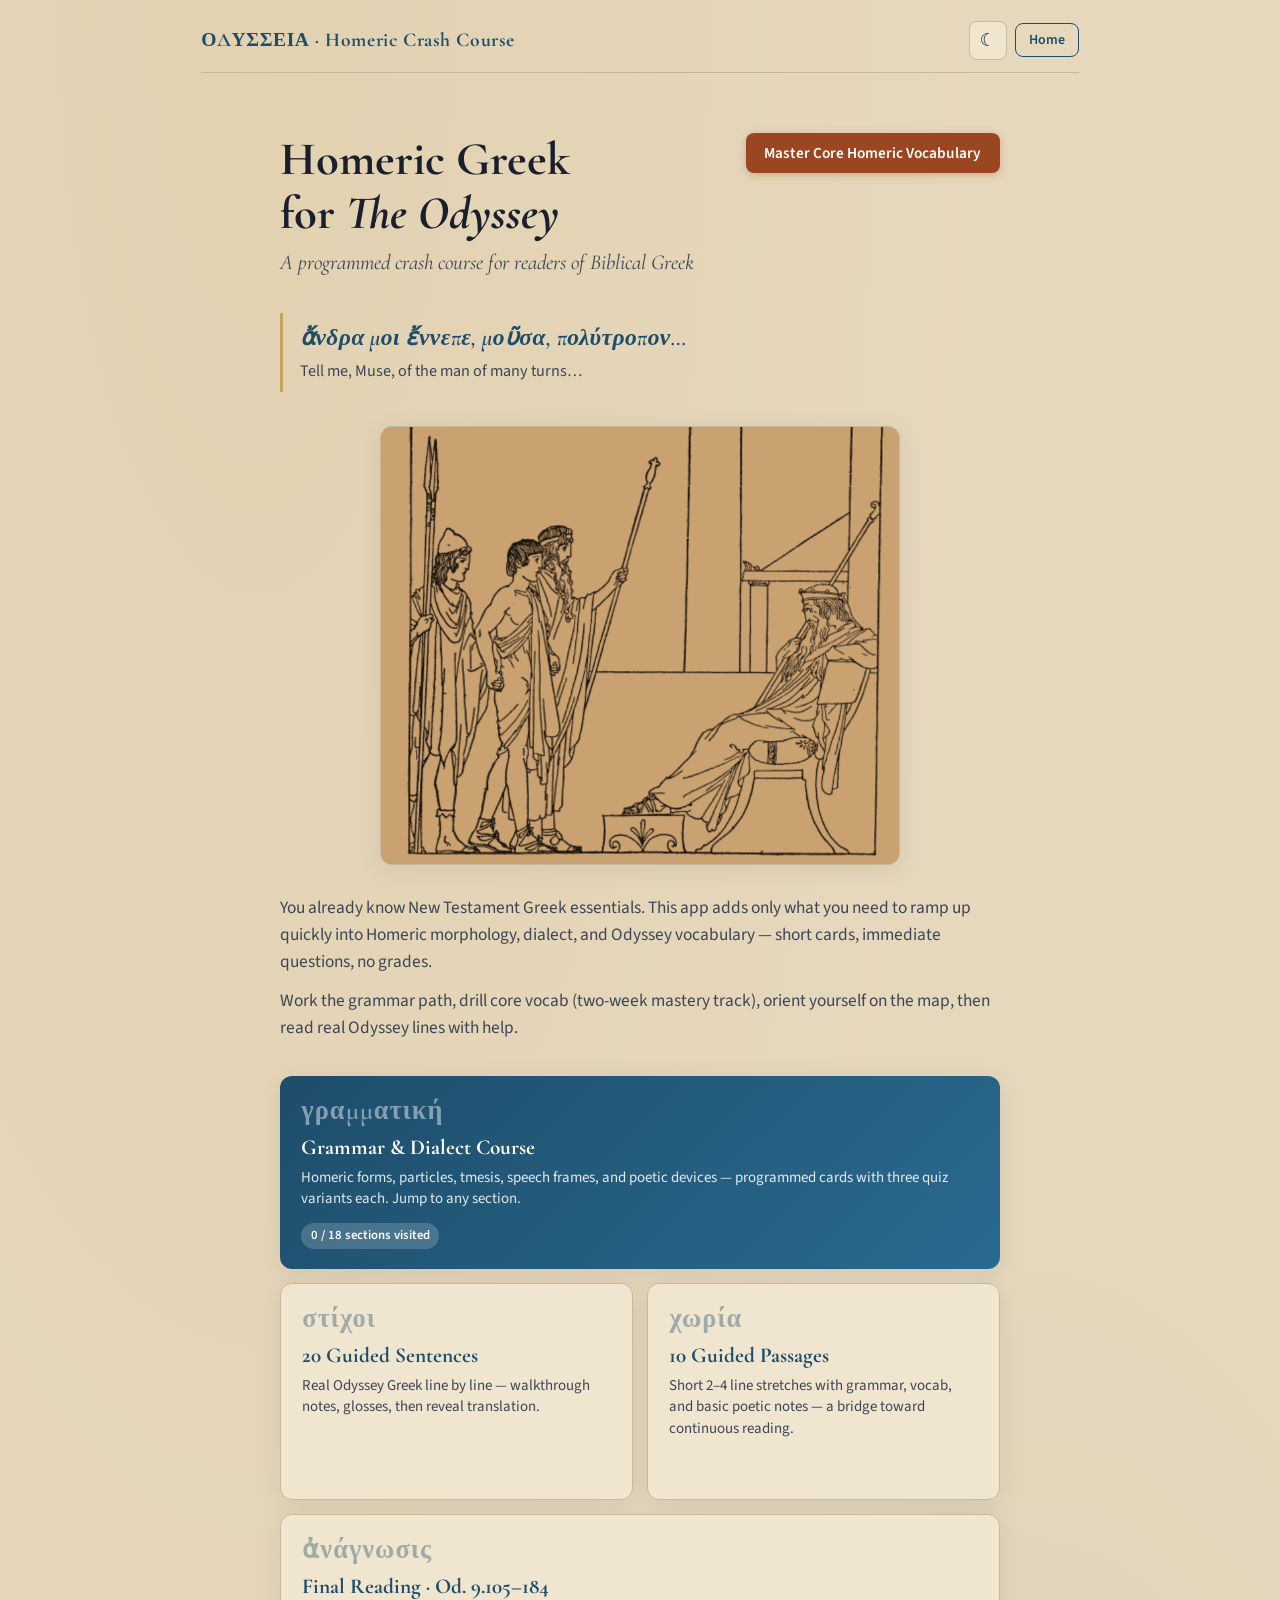
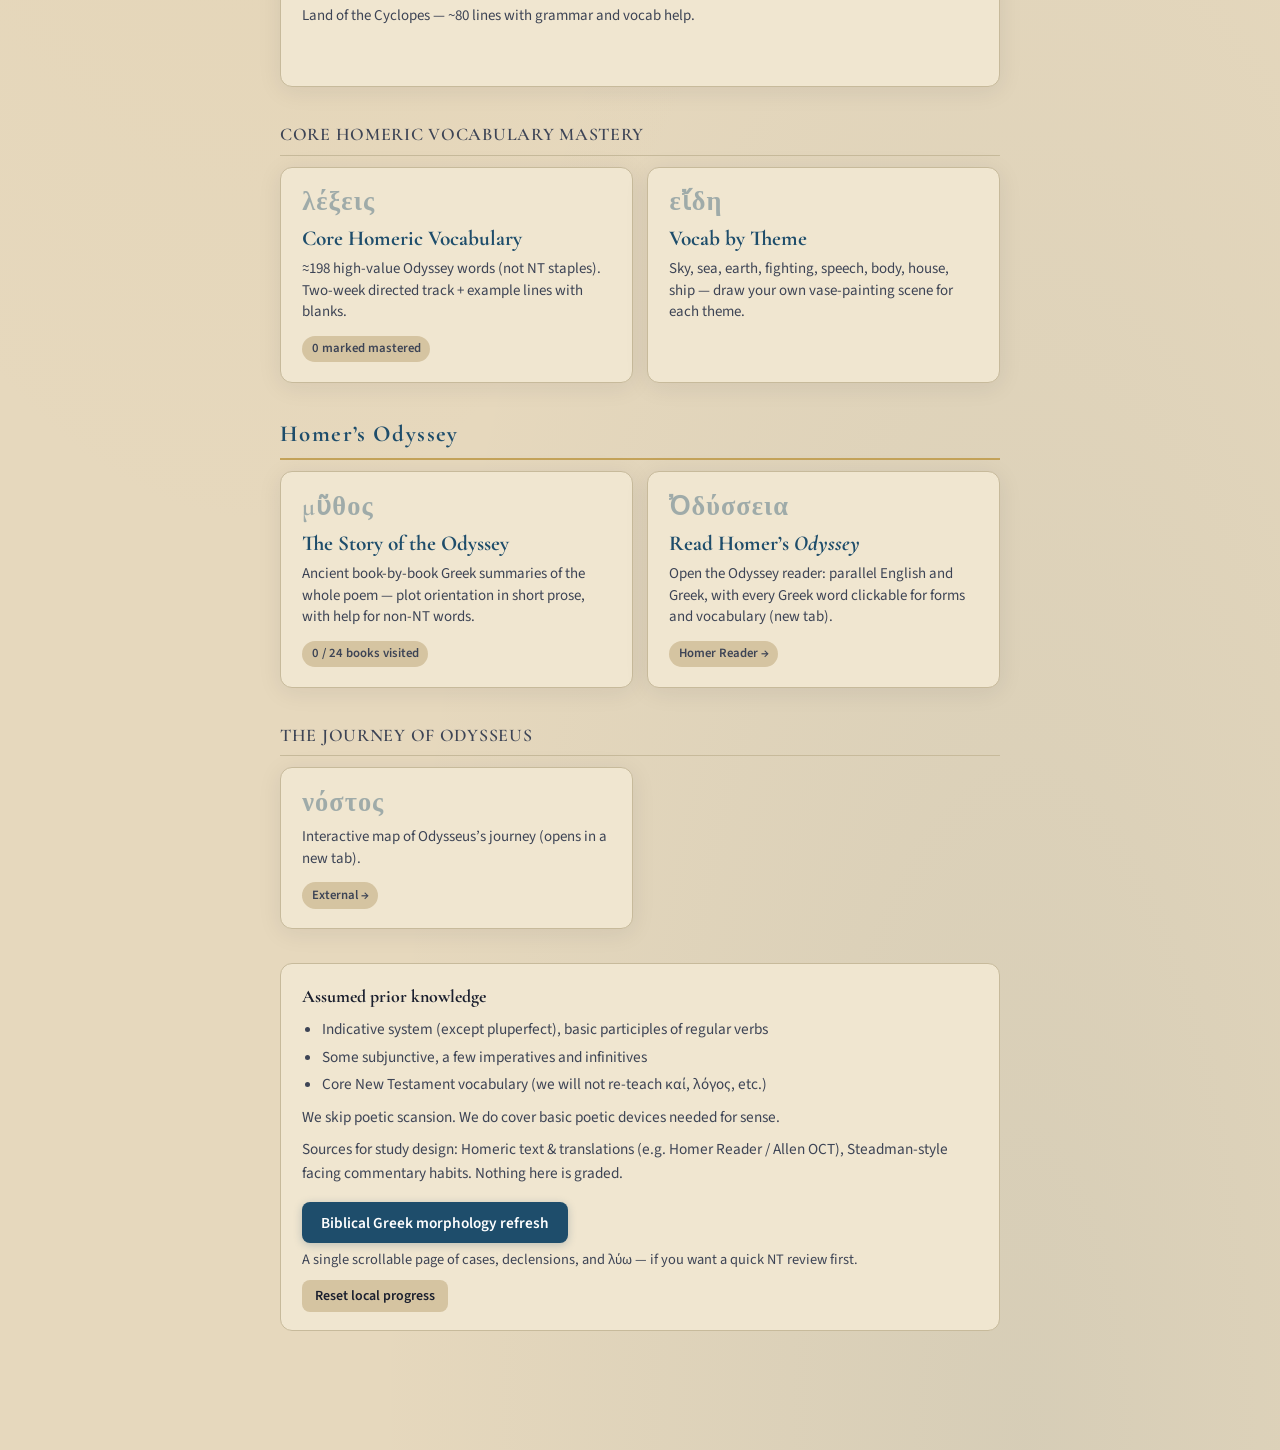
==== commit f39e0457: "Added Odyssey Summaries" ====
--- a/index.html
+++ b/index.html
@@ -21,6 +21,7 @@
   <script src="js/data/thematic-art.js"></script>
   <script src="js/data/map.js"></script>
   <script src="js/data/reading.js"></script>
+  <script src="js/data/odyssey-story.js"></script>
   <script src="js/data/nt-refresh.js"></script>
   <script src="js/app.js"></script>
 </body>
--- a/css/styles.css
+++ b/css/styles.css
@@ -304,6 +304,12 @@
   display: flex;
   flex-direction: column;
   align-items: stretch;
+  /* Match <button> and <a> cards: UA button styles otherwise shift type */
+  font: inherit;
+  color: inherit;
+  appearance: none;
+  -webkit-appearance: none;
+  box-sizing: border-box;
 }
 
 a.module-card,
@@ -312,6 +318,11 @@
   color: inherit;
 }
 
+button.module-card {
+  /* Same box model as link cards (some UAs add extra button padding) */
+  margin: 0;
+}
+
 .module-card:hover {
   border-color: var(--sea-light);
   box-shadow: var(--shadow-lg);
@@ -328,8 +339,9 @@
   font-family: var(--font-display);
   font-size: 1.25rem;
   font-weight: 700;
-  margin-bottom: 0.3rem;
+  margin: 0 0 0.3rem;
   color: var(--sea);
+  line-height: 1.3;
 }
 
 .module-card p {
@@ -337,7 +349,7 @@
   color: var(--ink-soft);
   line-height: 1.45;
   flex: 1 1 auto;
-  margin-bottom: 0;
+  margin: 0;
 }
 
 .module-card.featured {
@@ -764,6 +776,104 @@
   margin-bottom: 0.35rem;
 }
 
+.vocab-track-panel {
+  background: var(--card);
+  border: 1.5px solid var(--mist);
+  border-radius: var(--radius);
+  padding: 1.35rem 1.5rem;
+  margin: 1.25rem 0 1rem;
+  box-shadow: var(--shadow);
+}
+
+.vocab-track-title {
+  font-family: var(--font-display);
+  font-size: 1.25rem;
+  margin: 0 0 0.35rem;
+  color: var(--sea);
+}
+
+.vocab-track-lead {
+  margin: 0 0 0.85rem;
+  font-size: 0.95rem;
+}
+
+.vocab-track-stats {
+  display: flex;
+  flex-wrap: wrap;
+  gap: 0.65rem 1.15rem;
+  font-size: 0.9rem;
+  color: var(--ink-soft);
+  margin-bottom: 1.1rem;
+}
+
+.vocab-track-stats strong {
+  color: var(--ink);
+  font-weight: 700;
+}
+
+.vocab-launch-row {
+  margin: 0.5rem 0 0.75rem;
+}
+
+.btn-launch {
+  font-size: 1.1rem;
+  padding: 0.85rem 1.6rem;
+  min-width: min(100%, 280px);
+  font-weight: 700;
+}
+
+.vocab-review-offer {
+  margin: 0.85rem 0 0.5rem;
+  padding: 0.85rem 1rem;
+  background: rgba(30, 77, 107, 0.06);
+  border-radius: 10px;
+  border: 1px dashed var(--sea-light, #5a8fad);
+}
+
+.vocab-track-actions {
+  margin-top: 1rem;
+  padding-top: 0.75rem;
+  border-top: 1px solid var(--mist);
+}
+
+.vocab-study-controls {
+  margin-top: 0.5rem;
+}
+
+.vocab-stop-wrap {
+  margin-top: 1rem;
+  padding-top: 0.75rem;
+  border-top: 1px solid var(--mist);
+}
+
+.vocab-quiz-offer {
+  margin-top: 0.75rem;
+  padding: 0.9rem 1rem;
+  background: rgba(180, 100, 60, 0.08);
+  border: 1px solid rgba(180, 100, 60, 0.25);
+  border-radius: 10px;
+}
+
+.vocab-quiz-offer p {
+  margin: 0 0 0.65rem;
+  font-size: 0.95rem;
+}
+
+.vocab-day-done {
+  background: var(--card);
+  border: 1px solid var(--mist);
+  border-radius: var(--radius);
+  padding: 1.5rem;
+  box-shadow: var(--shadow);
+  max-width: 36rem;
+}
+
+.vocab-day-done h2 {
+  font-family: var(--font-display);
+  font-size: 1.5rem;
+  margin: 0 0 0.5rem;
+}
+
 .day-grid {
   display: grid;
   grid-template-columns: repeat(auto-fill, minmax(140px, 1fr));
@@ -819,6 +929,25 @@
   box-shadow: var(--shadow);
   margin-bottom: 1rem;
   min-height: 280px;
+  position: relative;
+}
+
+.vocab-card--review {
+  border: 2px solid var(--terra, #b45a32);
+  box-shadow: 0 0 0 3px rgba(180, 90, 50, 0.12), var(--shadow);
+}
+
+.vocab-review-badge {
+  display: inline-block;
+  font-size: 0.72rem;
+  font-weight: 700;
+  letter-spacing: 0.04em;
+  text-transform: uppercase;
+  color: var(--terra, #b45a32);
+  background: rgba(180, 90, 50, 0.12);
+  border-radius: 999px;
+  padding: 0.2rem 0.65rem;
+  margin-bottom: 0.65rem;
 }
 
 .vocab-card .lemma {
@@ -1440,6 +1569,35 @@
   border-color: #4a7088;
 }
 
+[data-theme="dark"] .vocab-track-panel {
+  background: var(--card);
+  border-color: #4a4030;
+}
+
+[data-theme="dark"] .vocab-review-offer {
+  background: rgba(90, 140, 170, 0.12);
+  border-color: #4a7088;
+}
+
+[data-theme="dark"] .vocab-card--review {
+  border-color: #c47850;
+  box-shadow: 0 0 0 3px rgba(196, 120, 80, 0.15), var(--shadow);
+}
+
+[data-theme="dark"] .vocab-review-badge {
+  color: #e8a878;
+  background: rgba(196, 120, 80, 0.18);
+}
+
+[data-theme="dark"] .vocab-quiz-offer {
+  background: rgba(196, 120, 80, 0.12);
+  border-color: rgba(196, 120, 80, 0.35);
+}
+
+[data-theme="dark"] .vocab-day-done {
+  background: var(--card);
+}
+
 [data-theme="dark"] .btn-soft {
   background: #3a3024;
   color: var(--ink);
@@ -1518,9 +1676,12 @@
   font-weight: 600;
   color: var(--sea);
   opacity: 0.38;
-  margin-bottom: 0.35rem;
+  margin: 0 0 0.35rem;
   letter-spacing: 0.04em;
   line-height: 1.2;
+  /* Fixed slot so short (μῦθος) vs long (Ὀδύσσεια) labels align h3 rows */
+  min-height: 1.9rem;
+  display: block;
 }
 .module-card.featured .mod-greek {
   color: white;
@@ -2300,3 +2461,216 @@
   background: #2a3038;
   border-color: #e07a5f;
 }
+
+/* ——— Odyssey story (ὑποθέσεις) ——— */
+.story-hub-heading,
+.story-book-heading {
+  font-family: var(--font-display);
+  font-size: 1.75rem;
+  margin: 0.35rem 0 0.5rem;
+  color: var(--ink);
+}
+
+.story-hub-lead {
+  max-width: 40rem;
+  margin-bottom: 1rem;
+}
+
+.story-book-grid {
+  display: grid;
+  grid-template-columns: repeat(auto-fill, minmax(220px, 1fr));
+  gap: 0.65rem;
+  margin: 1.25rem 0 1.5rem;
+}
+
+.story-book-card {
+  display: flex;
+  flex-direction: column;
+  align-items: flex-start;
+  gap: 0.15rem;
+  text-align: left;
+  background: var(--card);
+  border: 1.5px solid var(--mist);
+  border-radius: 10px;
+  padding: 0.85rem 1rem;
+  cursor: pointer;
+  transition: border-color 0.15s, transform 0.1s, background 0.15s;
+}
+
+.story-book-card:hover {
+  border-color: var(--sea-light, #5a8fad);
+  transform: translateY(-2px);
+}
+
+.story-book-card.visited {
+  border-color: rgba(90, 140, 100, 0.45);
+}
+
+.story-book-num {
+  font-size: 0.72rem;
+  font-weight: 700;
+  letter-spacing: 0.04em;
+  text-transform: uppercase;
+  color: var(--sea);
+}
+
+.story-book-letter {
+  font-size: 1.35rem;
+  font-weight: 700;
+  color: var(--sea);
+  line-height: 1.1;
+}
+
+.story-book-title {
+  font-size: 0.92rem;
+  font-weight: 600;
+  color: var(--ink);
+  line-height: 1.3;
+  margin-top: 0.2rem;
+}
+
+.story-book-title-gr {
+  font-size: 0.8rem;
+  line-height: 1.3;
+}
+
+.story-book-subtitle {
+  font-size: 1.05rem;
+  margin: 0 0 1rem;
+  color: var(--ink-soft);
+}
+
+.story-greek-panel {
+  background: var(--card);
+  border: 1px solid var(--mist);
+  border-radius: var(--radius);
+  padding: 1.25rem 1.35rem;
+  box-shadow: var(--shadow);
+  margin-bottom: 1rem;
+}
+
+.story-greek {
+  font-size: 1.2rem;
+  line-height: 1.75;
+  margin: 0 0 0.75rem;
+}
+
+.story-tap-hint {
+  font-size: 0.82rem;
+  margin: 0;
+}
+
+.story-word {
+  font: inherit;
+  font-family: inherit;
+  color: inherit;
+  background: none;
+  border: none;
+  padding: 0;
+  margin: 0;
+  cursor: pointer;
+  text-decoration: underline;
+  text-decoration-style: dotted;
+  text-decoration-color: var(--terra, #b45a32);
+  text-underline-offset: 3px;
+  border-radius: 2px;
+}
+
+.story-word:hover,
+.story-word.is-active {
+  background: rgba(180, 90, 50, 0.12);
+  color: var(--terra, #b45a32);
+}
+
+.story-live-tip {
+  margin-top: 0.75rem;
+  padding: 0.65rem 0.85rem;
+  background: rgba(30, 77, 107, 0.08);
+  border-left: 3px solid var(--sea);
+  border-radius: 0 8px 8px 0;
+  font-size: 0.95rem;
+  font-weight: 600;
+}
+
+.story-gloss-panel {
+  background: var(--card);
+  border: 1px solid var(--mist);
+  border-radius: var(--radius);
+  padding: 1.1rem 1.25rem;
+  margin-bottom: 1rem;
+}
+
+.story-panel-label {
+  font-family: var(--font-display);
+  font-size: 1.1rem;
+  margin: 0 0 0.35rem;
+  color: var(--sea);
+}
+
+.story-gloss-list {
+  display: grid;
+  grid-template-columns: repeat(auto-fill, minmax(240px, 1fr));
+  gap: 0.35rem 1rem;
+}
+
+.story-gloss-row {
+  display: flex;
+  flex-wrap: wrap;
+  gap: 0.35rem 0.65rem;
+  font-size: 0.9rem;
+  padding: 0.2rem 0;
+  border-bottom: 1px solid rgba(0, 0, 0, 0.04);
+}
+
+.story-gloss-lemma {
+  font-weight: 700;
+  min-width: 5.5rem;
+}
+
+.story-gloss-sense {
+  color: var(--ink-soft);
+}
+
+.story-english-panel {
+  margin-bottom: 0.5rem;
+}
+
+.story-english {
+  margin-top: 0.65rem;
+  padding: 0.9rem 1.1rem;
+  background: rgba(30, 77, 107, 0.06);
+  border-radius: 10px;
+  font-size: 0.98rem;
+  line-height: 1.5;
+}
+
+.story-english p {
+  margin: 0;
+}
+
+[data-theme="dark"] .story-book-card:hover {
+  background: #342a1e;
+  border-color: #6a5840;
+}
+
+[data-theme="dark"] .story-book-card.visited {
+  border-color: #5a7a60;
+}
+
+[data-theme="dark"] .story-word:hover,
+[data-theme="dark"] .story-word.is-active {
+  background: rgba(196, 120, 80, 0.18);
+  color: #e8a878;
+}
+
+[data-theme="dark"] .story-live-tip {
+  background: rgba(90, 140, 170, 0.12);
+}
+
+[data-theme="dark"] .story-english {
+  background: rgba(90, 140, 170, 0.1);
+}
+
+[data-theme="dark"] .story-gloss-row {
+  border-bottom-color: rgba(255, 255, 255, 0.05);
+}
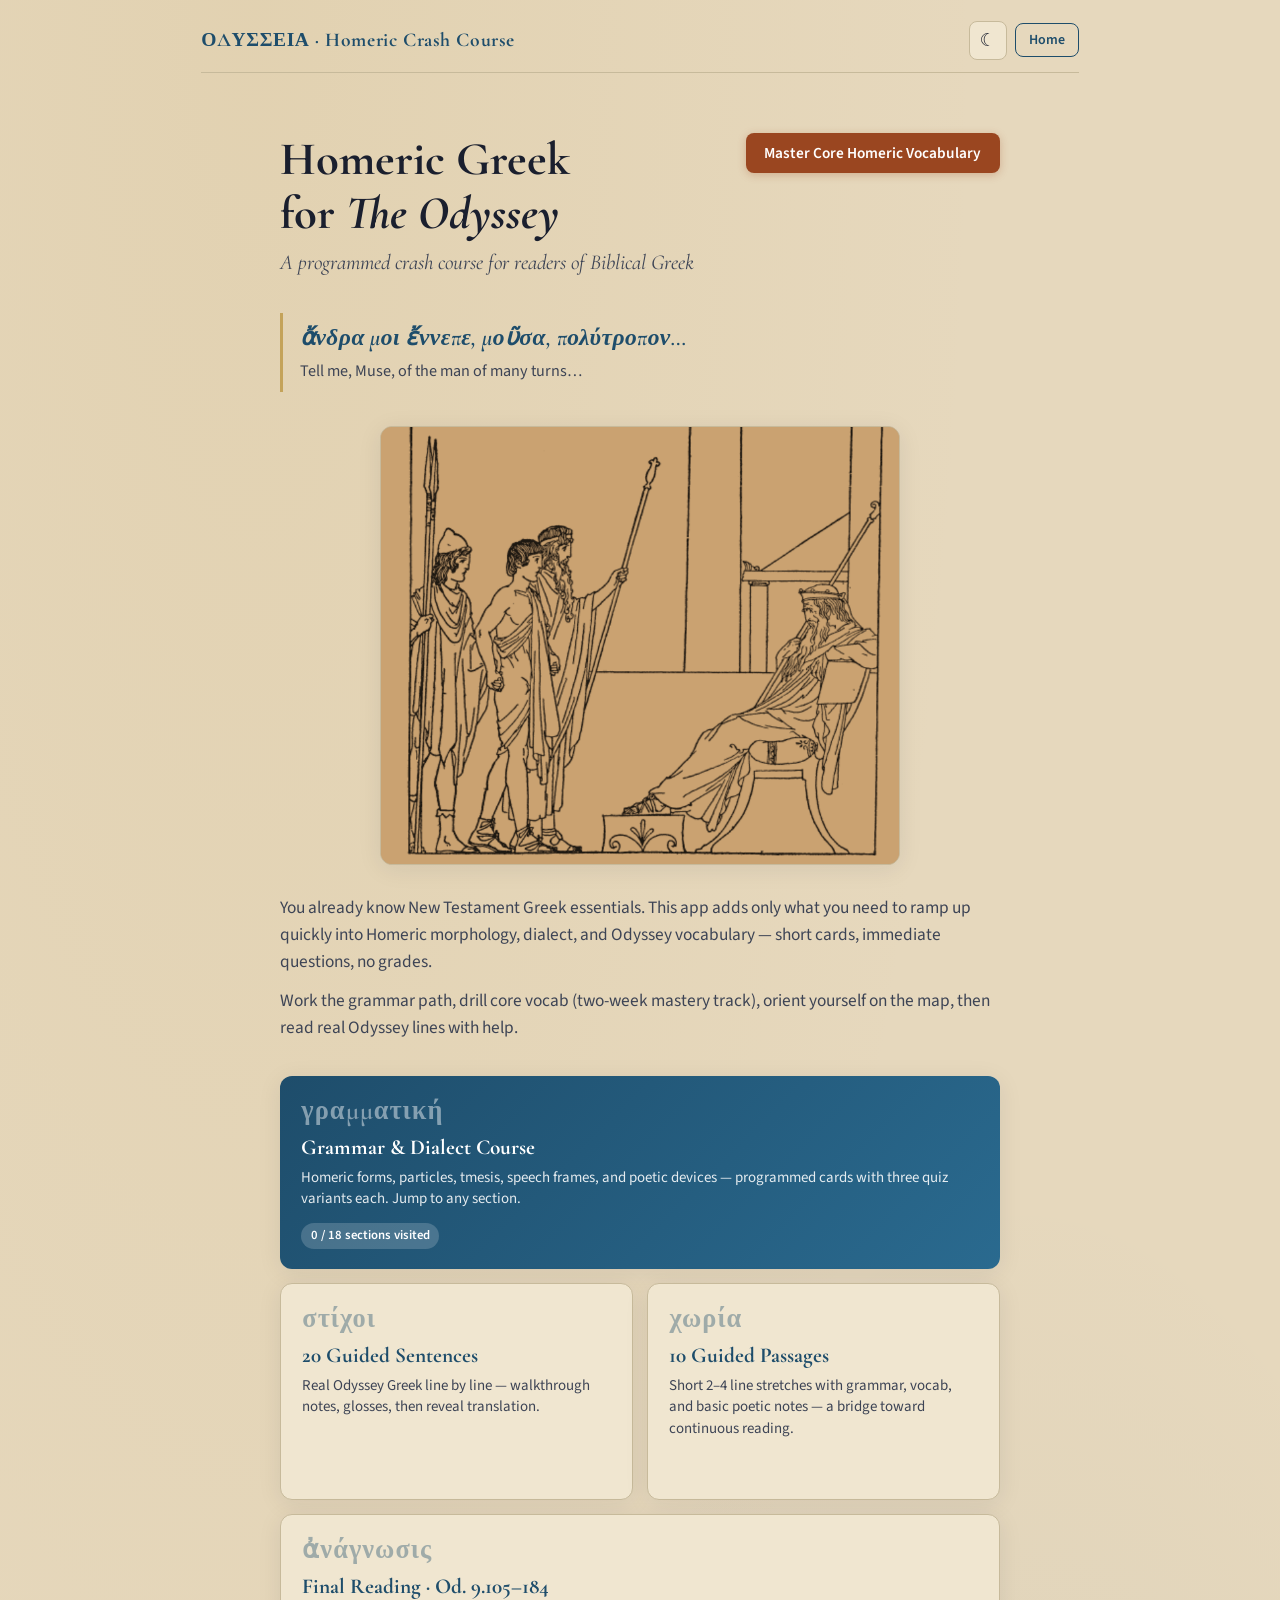
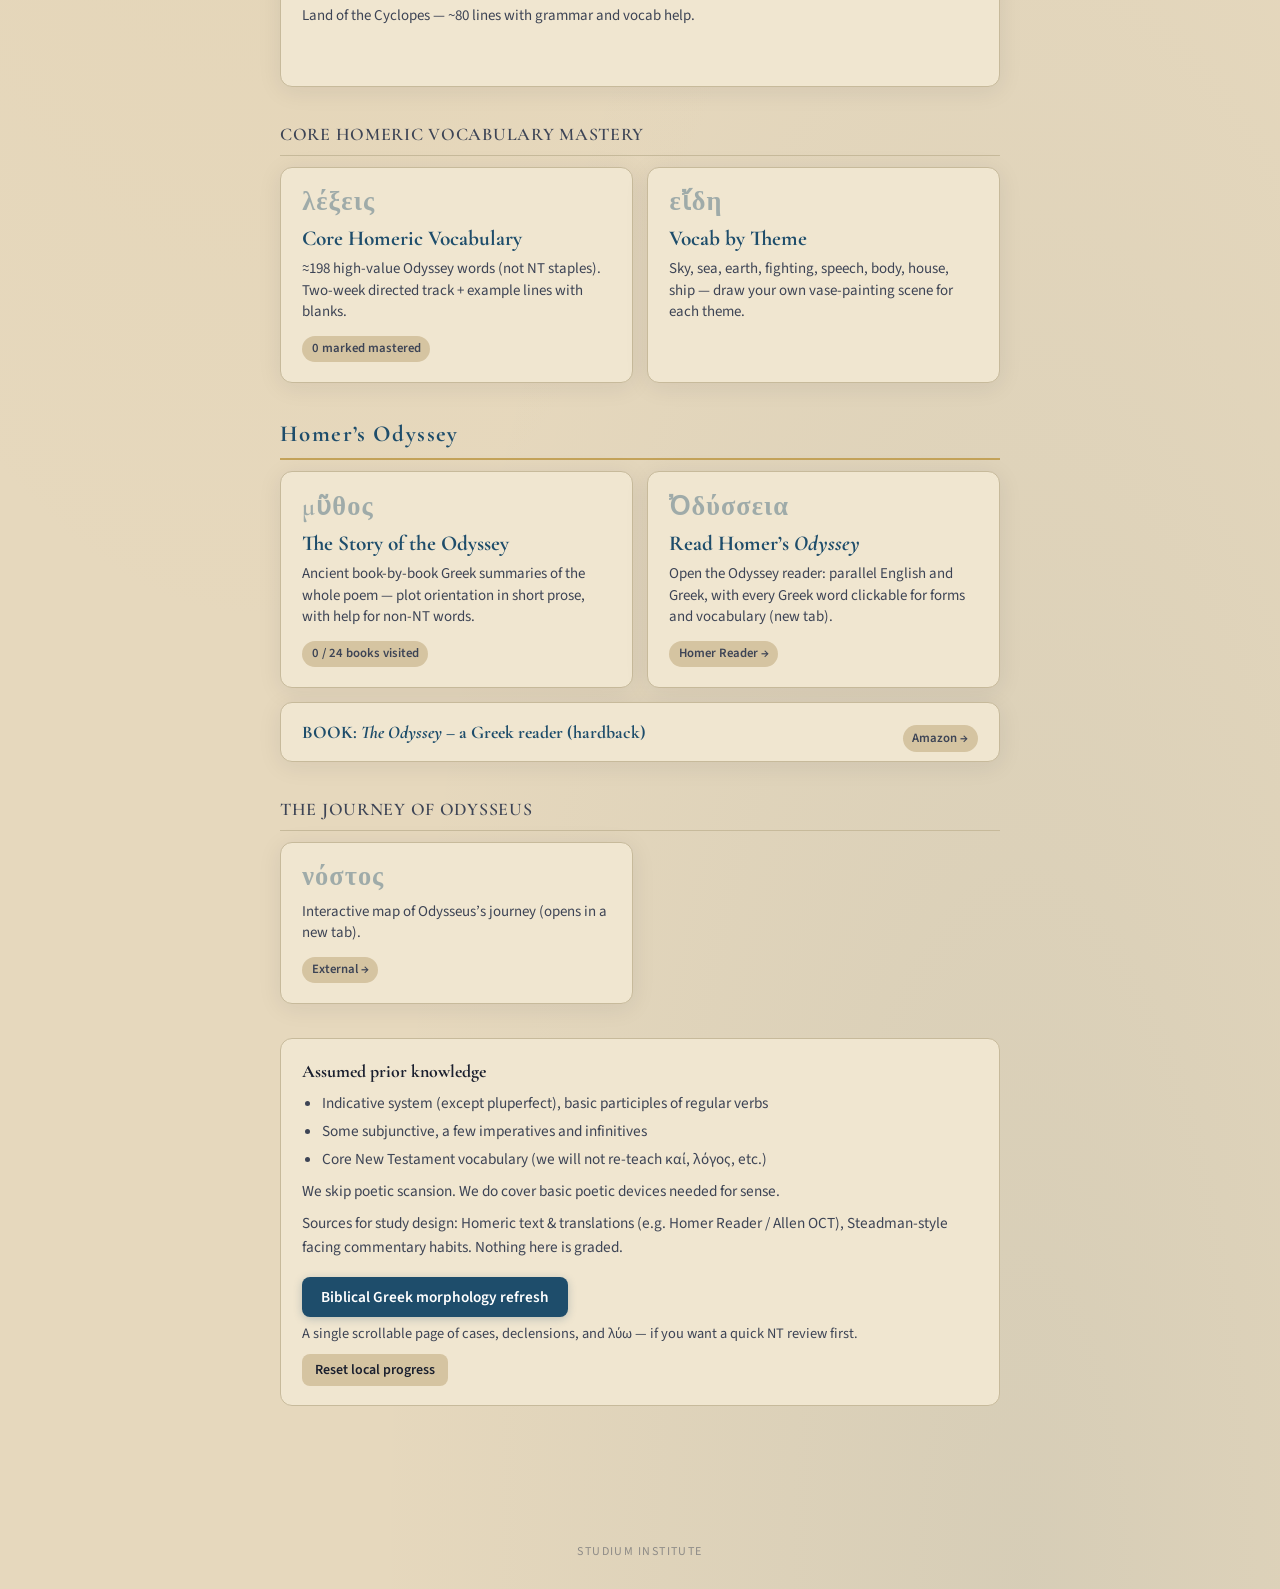
==== commit 8a946fd2: "Add a subdued Studium Institute link back to the institute homepage" ====
--- a/index.html
+++ b/index.html
@@ -13,6 +13,7 @@
   <div id="app">
     <!-- Views injected by app.js -->
   </div>
+  <div class="si-home"><a href="https://studiuminstitute.org">Studium Institute</a></div>
 
   <script src="js/storage.js"></script>
   <script src="js/data/grammar.js"></script>
--- a/css/styles.css
+++ b/css/styles.css
@@ -29,6 +29,9 @@
 *, *::before, *::after { box-sizing: border-box; margin: 0; padding: 0; }
 
 html { font-size: 17px; scroll-behavior: smooth; }
+.si-home{text-align:center;padding:18px 12px 28px;font-size:12px;letter-spacing:.12em;text-transform:uppercase}
+.si-home a{color:var(--ink-soft);text-decoration:none;opacity:.5}
+.si-home a:hover{color:var(--ink-soft);opacity:.7}
 
 body {
   font-family: var(--font-body);
@@ -366,6 +369,36 @@
   background: linear-gradient(135deg, #163d58 0%, #1f5a7a 100%);
   box-shadow: 0 12px 40px rgba(30, 77, 107, 0.4);
   color: white;
+}
+
+/* Full-width thin book link under the Odyssey pair */
+.module-card--book-bar {
+  grid-column: 1 / -1;
+  flex-direction: row;
+  align-items: center;
+  justify-content: space-between;
+  gap: 0.75rem 1rem;
+  padding: 0.55rem 1.25rem;
+  min-height: 0;
+  height: auto;
+}
+
+.module-card--book-bar .book-bar-label {
+  font-family: var(--font-display);
+  font-size: 1.05rem;
+  font-weight: 700;
+  color: var(--sea);
+  line-height: 1.3;
+}
+
+.module-card--book-bar .book-bar-label em {
+  font-style: italic;
+  font-weight: 700;
+}
+
+.module-card--book-bar .progress-pill {
+  margin-top: 0;
+  flex-shrink: 0;
 }
 
 /* Full-width secondary reading card under the sentence/passage pair */
@@ -2648,6 +2681,14 @@
   margin: 0;
 }
 
+.story-english-label {
+  font-size: 0.8rem;
+  font-weight: 600;
+  letter-spacing: 0.02em;
+  text-transform: uppercase;
+  margin: 0 0 0.45rem !important;
+}
+
 [data-theme="dark"] .story-book-card:hover {
   background: #342a1e;
   border-color: #6a5840;
